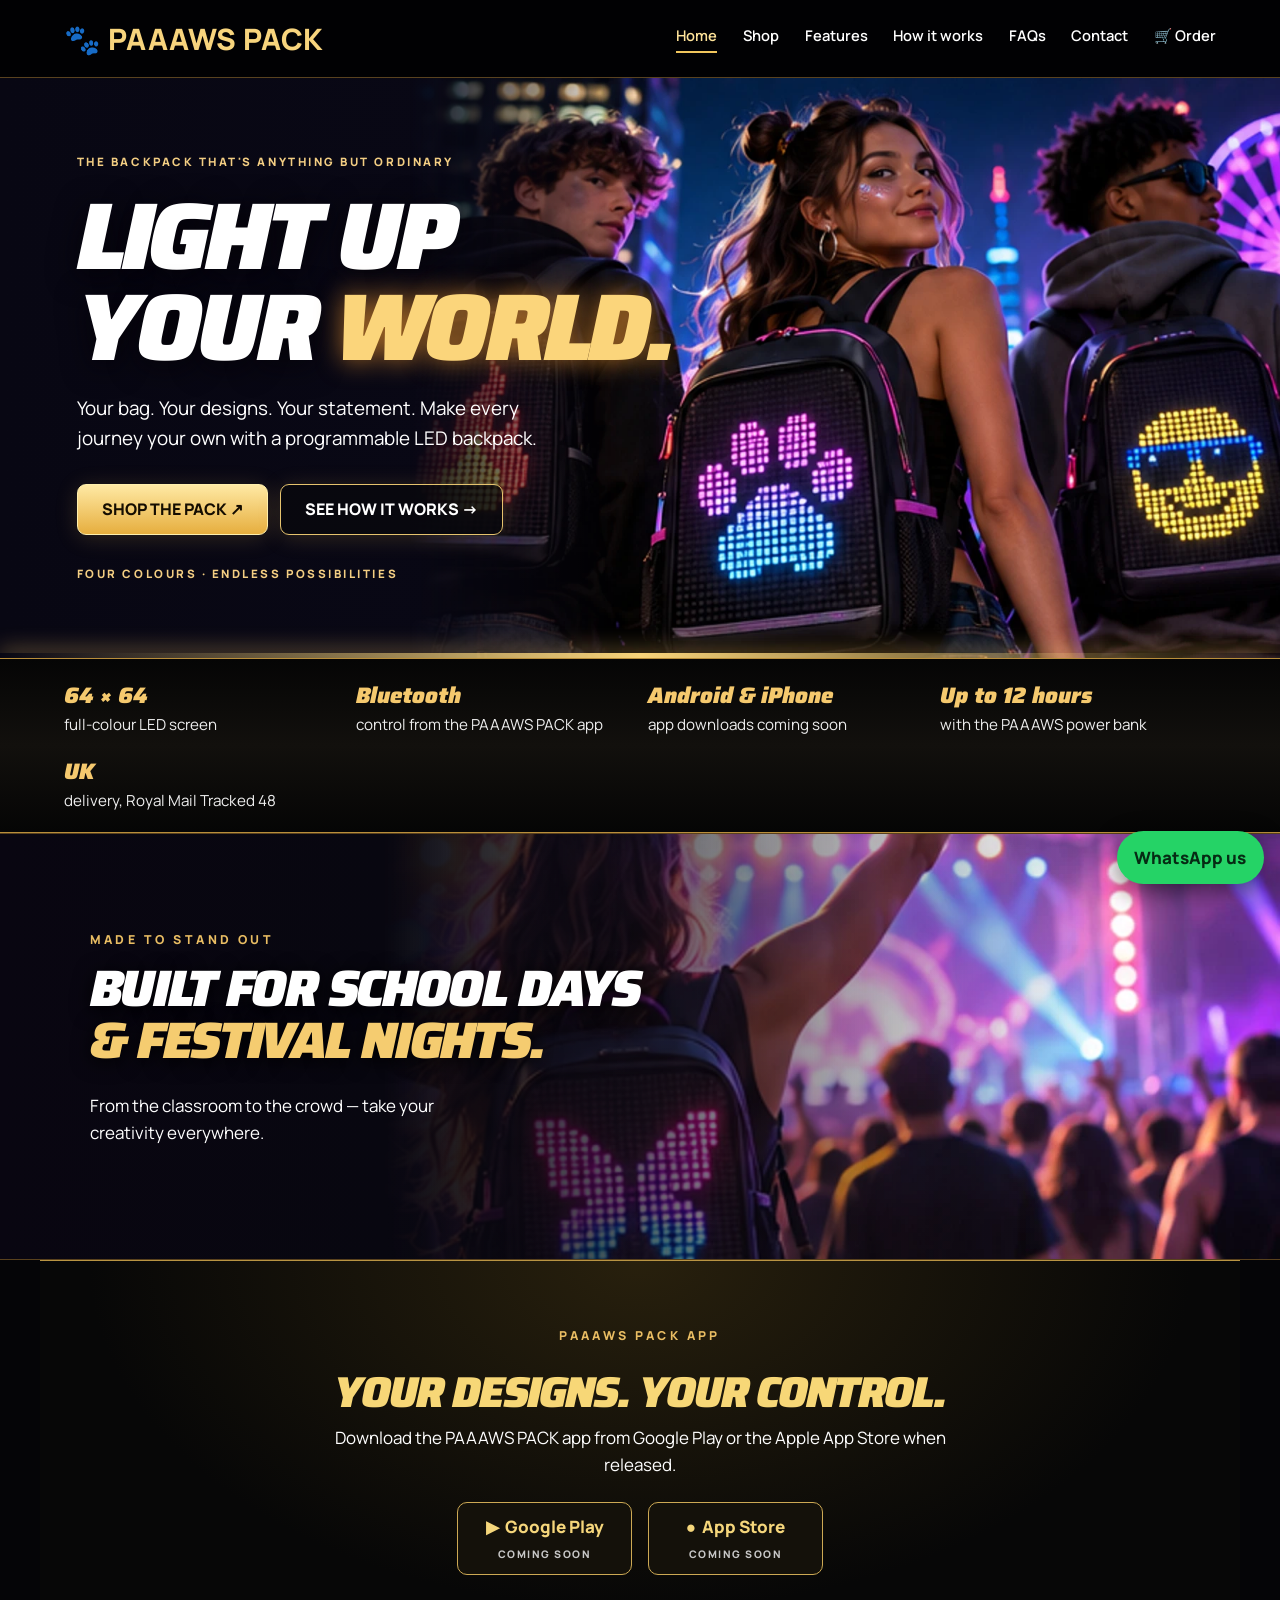
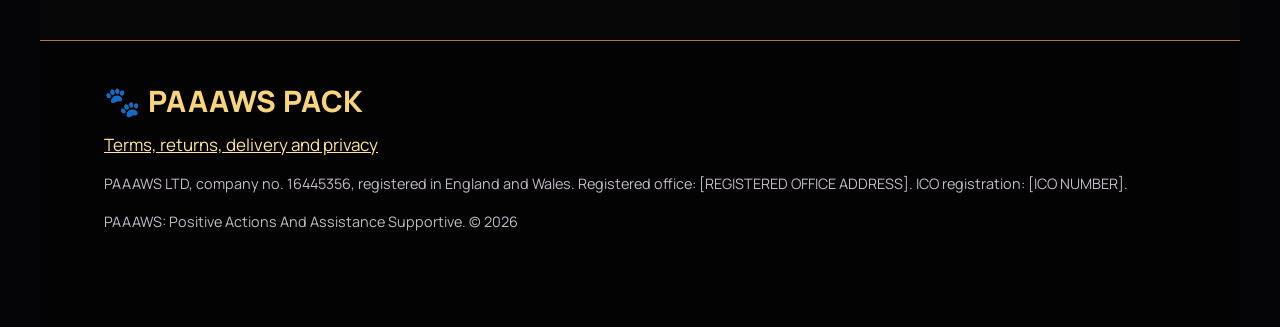
==== index.html @ 1de61038 "Add files via upload" ====
<!DOCTYPE html>
<html lang="en-GB"><head>
<meta charset="utf-8"/>
<meta content="width=device-width, initial-scale=1, viewport-fit=cover" name="viewport"/>
<title>Home | PAAAWS PACK</title>
<meta content="PAAAWS PACK is a backpack with a full-colour 64×64 LED screen you control from your Android phone. Pictures, GIFs, moving text, games and an SOS flash. £40, UK delivery." name="description"/>
<link href="data:image/svg+xml,%3Csvg xmlns='http://www.w3.org/2000/svg' viewBox='0 0 100 100'%3E%3Ctext y='.9em' font-size='90'%3E🐾%3C/text%3E%3C/svg%3E" rel="icon"/>
<link href="https://fonts.googleapis.com" rel="preconnect"/>
<link crossorigin="" href="https://fonts.gstatic.com" rel="preconnect"/>
<link href="https://fonts.googleapis.com/css2?family=Saira:ital,wght@1,700;1,900&amp;family=Manrope:wght@400;600;800&amp;display=swap" rel="stylesheet"/>
<link href="style.css" rel="stylesheet"/>
</head><body><header class="top">
<a aria-label="PAAAWS PACK home" class="brand" href="index.html"><span aria-hidden="true" class="paw">🐾</span> PAAAWS PACK</a>
<nav aria-label="Main"><a aria-current="page" href="index.html">Home</a>
<a href="shop.html">Shop</a>
<a href="features.html">Features</a>
<a href="how.html">How it works</a>
<a href="faq.html">FAQs</a>
<a href="contact.html">Contact</a>
<a href="cart.html">🛒 Order</a></nav>
</header><main><section class="hero"><div class="hero-copy"><div class="eyebrow">THE BACKPACK THAT'S ANYTHING BUT ORDINARY</div><h1>LIGHT UP<br/>YOUR <em>WORLD.</em></h1><p class="lede">Your bag. Your designs. Your statement. Make every journey your own with a programmable LED backpack.</p><div class="hero-buy"><a class="btn gold" href="shop.html">SHOP THE PACK ↗</a><a class="btn ghost" href="how.html">SEE HOW IT WORKS →</a></div><div class="hero-note">FOUR COLOURS · ENDLESS POSSIBILITIES</div></div><div aria-label="Young people wearing glowing LED backpacks at night" class="hero-photo" role="img"></div></section>
<ul aria-label="Key facts" class="facts">
<li><strong>64 × 64</strong> full-colour LED screen</li>
<li><strong>Bluetooth</strong> control from the PAAAWS PACK app</li>
<li><strong>Android &amp; iPhone</strong> app downloads coming soon</li>
<li><strong>Up to 12 hours</strong> with the PAAAWS power bank</li>
<li><strong>UK</strong> delivery, Royal Mail Tracked 48</li>
</ul>
<section class="festival-banner"><div class="festival-content"><p class="section-kicker">MADE TO STAND OUT</p><h2>BUILT FOR SCHOOL DAYS<br/><span class="gold-text">&amp; FESTIVAL NIGHTS.</span></h2><p>From the classroom to the crowd — take your creativity everywhere.</p></div></section><section class="app-downloads"><p class="section-kicker">PAAAWS PACK APP</p><h2>YOUR DESIGNS. YOUR CONTROL.</h2><p>Download the PAAAWS PACK app from Google Play or the Apple App Store when released.</p><div class="store-badges"><span class="store-badge" aria-label="Google Play app coming soon">▶ &nbsp;Google Play <small>COMING SOON</small></span><span class="store-badge" aria-label="Apple App Store app coming soon">● &nbsp;App Store <small>COMING SOON</small></span></div></section></main><a aria-label="Message us on WhatsApp" class="wa-float" data-wa="" href="#">WhatsApp us</a><footer class="foot">
<div class="brand"><span aria-hidden="true" class="paw">🐾</span> PAAAWS PACK</div>
<nav aria-label="Policies"><a href="policies.html">Terms, returns, delivery and privacy</a></nav>
<p class="small"><span data-company="">PAAAWS LTD</span>, company no. <span data-companyno="">16445356</span>, registered in England and Wales. Registered office: <span data-office="">[REGISTERED OFFICE ADDRESS]</span>. ICO registration: <span data-ico="">[ICO NUMBER]</span>.</p>
<p class="small">PAAAWS: Positive Actions And Assistance Supportive. © <span id="year">2026</span></p>
</footer><script src="config.js"></script><script src="led.js"></script></body></html>
---- style.css ----
:root {
  color-scheme: dark;
  --ink: #060509;
  --panel: #121019;
  --line: #2a2433;
  --gold: #e9b949;
  --gold-hi: #ffd978;
  --text: #f3eee4;
  --muted: #b3abbd;
  --display: "Saira", "Arial Narrow", Arial, sans-serif;
  --body: "Manrope", "Segoe UI", Arial, sans-serif;
  box-sizing: border-box;
  padding-top: env(safe-area-inset-top, 0px);
  padding-bottom: env(safe-area-inset-bottom, 0px);
}
*, *::before, *::after { box-sizing: inherit; }
html { scroll-behavior: smooth; scroll-padding-top: calc(70px + env(safe-area-inset-top, 0px)); }
@media (prefers-reduced-motion: reduce) { html { scroll-behavior: auto; } }
body { margin: 0; background: var(--ink); color: var(--text); font: 400 1.0625rem/1.6 var(--body); }
img, canvas { max-width: 100%; display: block; }
a { color: var(--gold-hi); }
:focus-visible { outline: 3px solid var(--gold-hi); outline-offset: 3px; border-radius: 4px; }

h1, h2, h3 { font-family: var(--display); font-style: italic; line-height: 1.02; margin: 0 0 .5em; }
h1 { font-weight: 900; font-size: clamp(3rem, 9vw, 6.4rem); color: var(--gold); text-shadow: 0 0 28px rgba(233,185,73,.35); }
h2 { font-weight: 900; font-size: clamp(2rem, 5vw, 3.2rem); }
h3 { font-weight: 700; font-size: 1.35rem; }
.small { font-size: .9rem; color: var(--muted); }

/* header */
.top { position: sticky; top: env(safe-area-inset-top, 0px); z-index: 10; display: flex; align-items: center; justify-content: space-between; gap: 1rem; flex-wrap: wrap;
  padding: .8rem clamp(1rem, 4vw, 3rem); background: rgba(6,5,9,.88); backdrop-filter: blur(10px); border-bottom: 1px solid var(--line); }
body::before { content: ""; position: fixed; inset: 0 0 auto; height: env(safe-area-inset-top, 0px); z-index: 11; background: rgba(6,5,9,.88); }
.brand { font: 900 italic 1.35rem var(--display); color: var(--gold); text-decoration: none; white-space: nowrap; }
.top nav { display: flex; gap: clamp(.6rem, 2vw, 1.6rem); flex-wrap: wrap; }
.top nav a { color: var(--text); text-decoration: none; font-weight: 600; font-size: .95rem; }
.top nav a:hover { color: var(--gold-hi); }

section { padding: clamp(3rem, 8vw, 6rem) clamp(1rem, 5vw, 4rem); max-width: 1200px; margin: 0 auto; }

/* buttons */
.btn { display: inline-block; font: 800 1rem var(--body); text-decoration: none; padding: .85rem 1.5rem; border-radius: 999px; border: 2px solid var(--gold); cursor: pointer; }
.btn.gold { background: linear-gradient(180deg, var(--gold-hi), var(--gold)); color: #1a1205; }
.btn.gold:hover { filter: brightness(1.08); }
.btn.ghost { background: transparent; color: var(--gold-hi); }

/* hero */
.hero { display: grid; grid-template-columns: 1.1fr .9fr; align-items: center; gap: 2rem; min-height: min(86vh, 760px); }
.lede { font-size: 1.2rem; max-width: 34ch; color: var(--text); }
.hero-buy { display: flex; flex-wrap: wrap; align-items: center; gap: 1rem 1.4rem; margin-top: 1.6rem; }
.price-tag { color: var(--muted); }
.price-tag b { font: 900 italic 2rem var(--display); color: var(--text); }
.hero-bag { display: grid; place-items: center; }

/* the bag drawing */
.bag { position: relative; width: 100%; max-width: 230px; aspect-ratio: 30 / 43; margin: 0 auto 1rem;
  border-radius: 46% 46% 14% 14% / 30% 30% 8% 8%; padding: 20% 8% 16%;
  box-shadow: inset 0 -14px 24px rgba(0,0,0,.45), inset 0 10px 18px rgba(255,255,255,.06), 0 18px 40px rgba(0,0,0,.6); }
.bag.big { max-width: 380px; }
.bag .handle { position: absolute; top: -7%; left: 38%; width: 24%; height: 12%; border: 7px solid rgba(0,0,0,.55); border-bottom: 0; border-radius: 40px 40px 0 0; }
.bag .screen { border-radius: 6px; overflow: hidden; background: #050407; box-shadow: 0 0 0 3px rgba(0,0,0,.6), 0 0 34px rgba(255,201,74,.18); }
.bag.black  { background: radial-gradient(120% 90% at 30% 15%, #2c2933, #141218 60%); }
.bag.blue   { background: radial-gradient(120% 90% at 30% 15%, #3a67d6, #17306f 65%); }
.bag.pink   { background: radial-gradient(120% 90% at 30% 15%, #ff8cc4, #c43a80 65%); }
.bag.purple { background: radial-gradient(120% 90% at 30% 15%, #9a6cf0, #4b2a8f 65%); }
canvas.led { width: 100%; aspect-ratio: 1; }

/* fact strip */
.facts { list-style: none; margin: 0; padding: 1.2rem clamp(1rem, 5vw, 4rem); display: grid; grid-template-columns: repeat(4, 1fr); gap: 1rem;
  border-top: 1px solid var(--line); border-bottom: 1px solid var(--line); background: var(--panel); }
.facts li { color: var(--muted); font-size: .95rem; }
.facts strong { display: block; font: 900 italic 1.4rem var(--display); color: var(--gold); }

/* shop */
.range { display: grid; grid-template-columns: repeat(4, 1fr); gap: 1.2rem; margin-top: 1.5rem; }
.product { text-align: center; padding: 1.6rem 1rem 1.4rem; border: 1px solid var(--line); border-radius: 18px; background: linear-gradient(180deg, #17141f, #0c0a10); }
.product h3 { margin: .3rem 0 0; }
.cost { font: 900 italic 2rem var(--display); margin: .1rem 0 .9rem; }
.box { display: grid; grid-template-columns: repeat(3, 1fr); gap: 2rem; margin-top: 2.5rem; padding: 1.8rem; border: 1px solid var(--gold); border-radius: 18px; }
.box p { margin: 0 0 .6rem; }
.ticks { list-style: none; padding: 0; margin: 0; }
.ticks li { padding-left: 1.6rem; position: relative; margin-bottom: .45rem; }
.ticks li::before { content: "✓"; position: absolute; left: 0; color: var(--gold); font-weight: 800; }

/* features */
.feature-grid { display: grid; grid-template-columns: repeat(4, 1fr); gap: 1.6rem 2rem; margin-top: 1.5rem; }
.feat { border-left: 3px solid var(--gold); padding-left: 1rem; }
.feat p { margin: 0; color: var(--muted); }
.moments { display: grid; grid-template-columns: repeat(4, 1fr); gap: 1rem; margin-top: 3rem; padding-top: 2rem; border-top: 1px solid var(--line); }
.moments p { margin: 0; color: var(--muted); }
.moments strong { color: var(--text); }

/* how */
.steps { list-style: none; counter-reset: s; padding: 0; margin: 1.5rem 0 2rem; display: grid; grid-template-columns: repeat(3, 1fr); gap: 2rem; }
.steps li { counter-increment: s; }
.steps li::before { content: counter(s); display: grid; place-items: center; width: 2.6rem; height: 2.6rem; border-radius: 50%; border: 2px solid var(--gold); color: var(--gold); font: 900 italic 1.3rem var(--display); margin-bottom: .8rem; }
.steps p { margin: 0; color: var(--muted); }
.gpt { margin-top: 3rem; padding: 1.8rem; border-radius: 18px; background: var(--panel); border: 1px solid var(--line); max-width: 760px; }
.prompt { font-style: italic; border-left: 3px solid var(--gold); padding-left: 1rem; }

/* faq */
.faq details { border-bottom: 1px solid var(--line); padding: 1rem 0; max-width: 820px; }
.faq summary { cursor: pointer; font-weight: 800; font-size: 1.1rem; }
.faq details p { color: var(--muted); margin: .6rem 0 0; }

/* contact */
.contact > p { max-width: 60ch; }
.form { display: grid; grid-template-columns: 1fr 1fr; gap: 1rem; max-width: 760px; margin-top: 1.5rem; }
.form label { display: grid; gap: .35rem; font-weight: 600; }
.form .wide { grid-column: 1 / -1; }
.form input, .form textarea { font: inherit; color: var(--text); background: var(--panel); border: 1px solid var(--line); border-radius: 10px; padding: .75rem .9rem; }
.form button { justify-self: start; }

.wa-float { position: fixed; right: 1rem; bottom: calc(1rem + env(safe-area-inset-bottom, 0px)); z-index: 9; background: #25d366; color: #062b14; font-weight: 800; text-decoration: none; padding: .8rem 1.1rem; border-radius: 999px; box-shadow: 0 8px 24px rgba(0,0,0,.5); }

.foot { border-top: 1px solid var(--line); padding: 2.5rem clamp(1rem, 5vw, 4rem) 5rem; max-width: 1200px; margin: 0 auto; }
.foot nav { margin: .6rem 0; }

/* policies page */
.doc { max-width: 820px; }
.doc h1 { font-size: clamp(2.2rem, 6vw, 3.4rem); }
.doc h2 { font-size: 1.8rem; margin-top: 2.2rem; color: var(--gold); }
.doc h3, .doc h4 { font-size: 1.2rem; margin-top: 1.4rem; }
.doc li { margin-bottom: .3rem; }

@media (max-width: 900px) {
  .hero { grid-template-columns: 1fr; min-height: 0; }
  .hero-bag { order: -1; }
  .bag.big { max-width: 260px; }
  .facts, .range, .feature-grid, .moments { grid-template-columns: repeat(2, 1fr); }
  .box, .steps { grid-template-columns: 1fr; }
}
@media (max-width: 520px) {
  .top nav { width: 100%; justify-content: space-between; }
  .form { grid-template-columns: 1fr; }
  .range { gap: .8rem; }
  .product { padding: 1.2rem .6rem; }
  .btn { padding: .75rem 1.1rem; }
}
/* PWS WEBSITE CHATGPT — visual redesign, original checkout logic retained */
:root{--ink:#050507;--panel:#0d0b10;--gold:#f1c65d;--gold-hi:#ffe49a;--text:#fff;--muted:#c3bbc8}
body{background:radial-gradient(ellipse at 50% 22%,#181020 0%,#050507 48%);overflow-x:hidden}
.top{min-height:78px;background:rgba(2,2,4,.97);border-bottom:1px solid #59421f;padding-inline:clamp(20px,5vw,85px)}
.brand{font-style:normal;font-family:var(--body);font-size:clamp(1.05rem,2.3vw,1.9rem);letter-spacing:.015em;color:#f7d47d}
.top nav a{font-size:.92rem}.top nav a:hover{color:#f8d379}
h1,h2,h3{letter-spacing:-.045em}h2{font-size:clamp(2rem,4.5vw,3.8rem);text-align:center}h3{letter-spacing:-.025em}
.gold-text{color:#f5cc70}.section-kicker{text-align:center;color:#e9bd63;font-size:.77rem;font-weight:900;letter-spacing:.28em;margin:0 0 12px}.section-intro{text-align:center;color:#cfcbd2;margin:-10px 0 36px}
.hero{position:relative;max-width:none;min-height:580px;display:flex;align-items:center;padding:70px clamp(24px,6vw,100px);overflow:hidden;background:linear-gradient(90deg,#080713 0%,#090815 37%,rgba(9,8,21,.12) 75%),radial-gradient(circle at 70% 40%,#53216e,#080712 65%)}
.hero-photo{position:absolute;inset:0 0 0 32%;background:url('hero-people.webp') center 43%/cover no-repeat;z-index:0;mask-image:linear-gradient(90deg,transparent 0%,#000 25%)}
.hero::after{content:'';position:absolute;inset:auto 0 0;height:5px;background:linear-gradient(90deg,transparent,#f8d47a,transparent);box-shadow:0 0 22px #eebf68}
.hero-copy{position:relative;z-index:1;max-width:650px}.hero h1{font-size:clamp(3.7rem,7.4vw,7.2rem);font-style:italic;color:#fff;text-shadow:0 5px 30px #050308;line-height:.96;margin:20px 0}.hero h1 em{color:#fbd57b;font-style:inherit;text-shadow:0 0 26px #a86a26}
.hero .lede{max-width:460px;font-size:1.18rem;color:#fff}.eyebrow,.hero-note{font-size:.72rem;letter-spacing:.22em;color:#f3ce83;font-weight:900}.hero-note{margin-top:30px}.hero-buy{display:flex;flex-wrap:wrap;gap:12px;margin-top:30px}.hero-buy .btn{margin:0}
.btn{border-radius:9px;text-align:center;transition:transform .2s,filter .2s;box-shadow:0 3px 22px rgba(247,197,83,.17)}.btn:hover{transform:translateY(-2px)}.btn.gold{background:linear-gradient(180deg,#ffe9a4 0%,#e6ae3e 100%);border:1px solid #fff0ad;color:#150d00}.btn.ghost{border:1px solid #e5c36e;color:#fff;background:#08080ca8}
.facts{background:linear-gradient(180deg,#050505,#12100d,#050505);border-top:1px solid #b98e3b;border-bottom:1px solid #b98e3b;box-shadow:0 0 25px #c68b2936}.facts li{color:#eee}.facts strong{color:#f5c96e}
.shop{max-width:1400px;padding-top:76px}.range{gap:18px}.product{background:radial-gradient(ellipse at 50% 30%,#22202a,#08080b 75%);border:1px solid #cba751;border-radius:22px;overflow:hidden;padding:0 0 22px;box-shadow:0 12px 30px #0008;transition:transform .25s,box-shadow .25s}.product:nth-child(2){border-color:#36aaff}.product:nth-child(3){border-color:#f563c6}.product:nth-child(4){border-color:#b665f6}.product:hover{transform:translateY(-6px);box-shadow:0 0 26px #c49b4266}.product-image{width:100%;aspect-ratio:1/1.05;object-fit:cover;display:block;mask-image:linear-gradient(#000 82%,transparent 100%)}.product h3{font-family:var(--body);font-style:normal;text-align:center;font-size:1.12rem;line-height:1.4;margin:4px 0}.product h3 span{color:#e7e0eb}.product .cost{font-size:2.2rem;font-weight:900;color:#f6d078;margin:8px 0}.product .btn{display:block;margin:10px 17px 0;padding:12px 8px;font-size:.88rem}
.box{margin-top:55px;border:1px solid #d6a94e;border-radius:24px;background:radial-gradient(ellipse at 25% 40%,#251a14,#09090a 70%);box-shadow:0 0 24px #d6a94e24;align-items:center;gap:25px}.box-visual{min-width:0}.box-visual img{width:100%;border-radius:15px}.box h3{font-size:clamp(1.5rem,2.5vw,2.5rem);line-height:1.05}.box p,.box li{color:#e4dce7}.box .ticks li::marker{color:#f2c55f}
.festival-banner{max-width:none;min-height:350px;display:flex;align-items:center;background:linear-gradient(90deg,#090611 0%,#080710 30%,transparent 85%),url('festival.webp') center 40%/cover no-repeat;border-block:1px solid #59411d;padding-inline:clamp(24px,7vw,110px)}.festival-banner>div{max-width:800px}.festival-banner h2{text-align:left;font-size:clamp(2rem,4vw,3.7rem);text-shadow:0 3px 20px #000}.festival-banner .section-kicker{text-align:left}.festival-banner p:last-child{max-width:420px;color:white}
.features,.how,.faq,.contact{padding-top:85px;padding-bottom:85px}.feat,.steps li,.gpt,.faq details{background:linear-gradient(145deg,#19141c,#0a090d);border:1px solid #51402a;border-radius:14px}.feat h3,.steps h3{color:#f7cd76}.moments{border-color:#8e6b33}.foot{border-top:1px solid #a77c3c;background:#030303}
@media(max-width:800px){.top{justify-content:center;padding:12px}.top nav{justify-content:center;gap:13px}.top nav a{font-size:.78rem}.hero{min-height:680px;align-items:flex-start;padding:50px 22px}.hero-photo{inset:245px 0 0 0;mask-image:linear-gradient(180deg,transparent,#000 28%);background-position:center}.hero-copy{max-width:100%}.hero h1{font-size:clamp(3.2rem,11vw,5rem)}.hero .lede{font-size:1rem;max-width:360px}.hero-buy .btn{font-size:.8rem;padding:12px}.hero-note{display:none}.range{grid-template-columns:repeat(2,minmax(0,1fr))}.box{display:block}.box-visual{margin-bottom:20px}.festival-banner{min-height:360px;background-position:55% center}.festival-banner h2{max-width:440px}}
@media(max-width:470px){.range{gap:10px}.product{border-radius:12px}.product h3{font-size:.8rem}.product .cost{font-size:1.45rem}.product .btn{margin:8px 7px 0;font-size:.7rem;padding:10px 2px}.hero{min-height:640px}.hero h1{font-size:3.2rem}.hero-photo{inset:280px 0 0}.facts{font-size:.8rem}.festival-banner{background-position:65% center}}

/* Multi-page navigation */
.top nav a[aria-current="page"] {color:var(--gold-hi);border-bottom:2px solid var(--gold);padding-bottom:4px;}
main:has(> .shop),main:has(> .faq),main:has(> .how),main:has(> .features),main:has(> .contact) {min-height:65vh;}

/* Festival motion and app-store section */
.festival-motion{position:relative;overflow:hidden;isolation:isolate;background-image:linear-gradient(90deg,rgba(0,0,0,.85),rgba(0,0,0,.25)),url("festival.webp");background-size:cover;background-position:center;}
.festival-motion .festival-video{position:absolute;inset:0;width:100%;height:100%;object-fit:cover;object-position:center 45%;z-index:-2;}
.festival-motion::before{content:"";position:absolute;inset:0;background:linear-gradient(90deg,rgba(0,0,0,.83) 0%,rgba(0,0,0,.35) 65%,rgba(0,0,0,.12));z-index:-1;}
.festival-motion .festival-content{position:relative;z-index:1;}
.app-downloads{text-align:center;padding:55px 20px 65px;background:radial-gradient(ellipse at top,#28200d,#070707 65%);border-top:1px solid #b99443;}
.app-downloads h2{color:#f7d777;margin:8px 0;font-size:clamp(1.5rem,3.5vw,2.7rem);}
.app-downloads p{max-width:640px;margin:10px auto 24px;}
.store-badges{display:flex;justify-content:center;gap:16px;flex-wrap:wrap;}
.store-badge{display:inline-flex;gap:10px;align-items:center;justify-content:center;border:1px solid #cda954;border-radius:10px;padding:14px 20px;min-width:175px;font-weight:800;color:#f5d67b;background:#14110a;flex-direction:column;line-height:1.2;}
.store-badge small{font-size:.65rem;letter-spacing:.14em;color:#c7c7c7;}
@media(prefers-reduced-motion:reduce){.festival-motion .festival-video{display:none;}}

/* PAAAWS PACK tutorial page refresh */
.how{max-width:1250px;margin:auto;padding:55px 22px 85px}.tutorial-title{text-align:center;font-size:clamp(2rem,5vw,4rem);margin:10px 0 14px}.tutorial-intro{text-align:center;max-width:720px;margin:0 auto 25px;color:#ded8d3;font-size:1.08rem}.tutorial-jump{display:flex;flex-wrap:wrap;justify-content:center;gap:12px;margin:25px 0 45px}.tutorial-jump a{color:#ffd36d;border:1px solid #80652c;border-radius:40px;padding:12px 18px;text-decoration:none;background:#151116}.tutorial-jump a:hover{background:#35260c}.tutorial-block{padding:30px 0 45px;border-top:1px solid #6b542c;scroll-margin-top:95px}.tutorial-heading{display:flex;align-items:flex-start;gap:22px;max-width:1000px;margin:0 auto 25px}.tutorial-number{flex:0 0 58px;height:58px;display:grid;place-items:center;border-radius:50%;background:linear-gradient(130deg,#fff2a2,#d59515);color:#17110a;font-weight:900;font-size:1.35rem;box-shadow:0 0 24px #d69b3d77}.tutorial-heading h2{font-size:clamp(1.55rem,3.4vw,2.65rem);line-height:1.1;margin:7px 0 12px}.tutorial-heading p{color:#e2dce1;line-height:1.65}.tutorial-figure{margin:22px auto 32px;max-width:1180px;border:1px solid #99702f;border-radius:18px;overflow:hidden;background:#070607;box-shadow:0 0 25px #d3a23b24}.tutorial-figure img{display:block;width:100%;height:auto}.tutorial-figure figcaption{padding:13px 18px;text-align:center;color:#f5ce75;font-weight:800}.tutorial-tip{max-width:950px;margin:20px auto 32px;padding:18px 24px;background:#17120b;border-left:4px solid #f8c44f;border-radius:8px;line-height:1.65}.how .gpt{margin:25px auto;max-width:950px}@media(max-width:650px){.how{padding:35px 12px 65px}.tutorial-heading{gap:12px}.tutorial-number{flex-basis:42px;height:42px;font-size:1rem}.tutorial-figure{border-radius:10px}.tutorial-jump a{font-size:.83rem;padding:10px 12px}}

/* GIF source tutorials */
.tutorial-sources{margin-top:2.5rem;padding-top:1.5rem;border-top:1px solid rgba(245,194,72,.3)}
.tutorial-sources h3{font-size:clamp(1.35rem,3vw,2rem);color:#f6c75d;margin:0 0 .6rem;font-weight:900}
.tutorial-sources>p{max-width:850px;line-height:1.65;color:#e8e1d7}
.tutorial-sources .tutorial-figure{margin:1.5rem auto;max-width:1100px}
.tutorial-sources .tutorial-figure img{width:100%;height:auto;display:block;object-fit:contain}
.tutorial-sources .tutorial-note{font-size:.88rem;color:#c4b9a4}

.addon{display:flex;flex-wrap:wrap;align-items:center;gap:.4rem;margin:.2rem 0 .8rem;font-size:.92rem;color:#e4dce7;cursor:pointer}.addon input{accent-color:#d6a94e;width:1.1rem;height:1.1rem}.addon strong{color:#f7cd76}.addon small{flex-basis:100%;color:#a99fb0;padding-left:1.5rem}

/* How it works: smaller pictures, two side by side */
.tutorial-block,.tutorial-sources{display:flex;flex-wrap:wrap;justify-content:center;align-items:flex-start;gap:0 24px;max-width:1180px;margin-inline:auto}
.tutorial-block>*,.tutorial-sources>*{flex:0 0 100%}
.tutorial-block>.tutorial-figure,.tutorial-sources>.tutorial-figure{flex:0 1 calc(50% - 12px);max-width:480px;margin:10px 0 20px}
.tutorial-figure figcaption{padding:10px 14px;font-size:.92rem}
@media(max-width:760px){.tutorial-block>.tutorial-figure,.tutorial-sources>.tutorial-figure{flex-basis:100%;max-width:520px}}
/* Same-size picture boxes in each pair (image fitted, never cropped) */
.tutorial-block>.tutorial-figure,.tutorial-sources>.tutorial-figure{max-width:480px}
.tutorial-figure img{width:100%;aspect-ratio:3/2;height:auto;object-fit:contain;background:#070607}
.tutorial-sources .tutorial-figure img{aspect-ratio:1/1;object-fit:contain}
.tutorial-sources>.tutorial-figure:has(img[src*="web-browser"]){max-width:480px}
/* How it works: side jump menu */
.tutorial-side{position:fixed;right:14px;top:50%;transform:translate(20px,-50%);display:flex;flex-direction:column;gap:8px;z-index:40;opacity:0;pointer-events:none;transition:opacity .25s,transform .25s}
.tutorial-side.show{opacity:1;pointer-events:auto;transform:translate(0,-50%)}
.tutorial-side a{display:flex;align-items:center;gap:8px;text-decoration:none;color:#ffd36d;background:#151116e6;border:1px solid #80652c;border-radius:40px;padding:5px 12px 5px 5px;font-size:.8rem;font-weight:700;backdrop-filter:blur(6px)}
.tutorial-side a b{flex:0 0 30px;height:30px;display:grid;place-items:center;border-radius:50%;background:#2a2010;color:#ffd36d;font-size:.82rem}
.tutorial-side a:hover,.tutorial-side a.on{background:#35260ce6;border-color:#f5c248}
.tutorial-side a.on b{background:linear-gradient(130deg,#fff2a2,#d59515);color:#17110a}
.tutorial-side span{max-width:92px;line-height:1.2}
@media(max-width:1340px){.tutorial-side span{display:none}.tutorial-side a{padding:5px}}
@media(max-width:760px){.tutorial-side{right:8px}.tutorial-side a b{flex-basis:34px;height:34px}}
/* Media steps picture: on its own row, 4 phones, so show it bigger at its natural shape */
.tutorial-block>.tutorial-figure:has(img[src*="media-loading-1"]){flex-basis:100%;max-width:860px}
.tutorial-figure img[src*="media-loading-1"]{aspect-ratio:auto}

/* Program section (03) */
.tutorial-block>.tutorial-figure.program-figure{flex-basis:100%;max-width:594px}
.tutorial-figure.program-figure img{aspect-ratio:auto}
.program-steps{list-style:none;padding:0;margin:10px auto 26px;max-width:1180px;display:grid;grid-template-columns:repeat(5,1fr);gap:14px}
.program-steps li{background:#151116;border:1px solid #80652c;border-radius:14px;padding:18px 16px;box-shadow:0 0 18px #d3a23b1a}
.program-steps li b{width:38px;height:38px;display:grid;place-items:center;border-radius:50%;background:linear-gradient(130deg,#fff2a2,#d59515);color:#17110a;font-weight:900;margin-bottom:10px}
.program-steps h3{font-size:1rem;color:#f6c75d;margin:0 0 6px;font-weight:900}
.program-steps p{margin:0;color:#e2dce1;line-height:1.55;font-size:.93rem}
@media(max-width:1000px){.program-steps{grid-template-columns:repeat(2,1fr)}}
@media(max-width:560px){.program-steps{grid-template-columns:1fr}}

/* Feature guides (04-14): full-width step panels at their natural shape */
.tutorial-block>.tutorial-figure.guide-figure{flex-basis:100%;max-width:1100px}
.tutorial-block>.tutorial-figure.guide-figure.guide-3{max-width:780px}
.tutorial-figure.guide-figure img{aspect-ratio:auto}
.tutorial-side{max-height:92vh;overflow-y:auto;scrollbar-width:none}.tutorial-side::-webkit-scrollbar{display:none}
@media(max-height:820px){.tutorial-side{gap:5px}.tutorial-side a b{flex-basis:26px;height:26px;font-size:.74rem}}
.tutorial-figure.guide-figure figcaption{display:none}
@media(max-width:760px){.tutorial-figure.guide-figure figcaption{display:block}.tutorial-side a:not(.side-top){display:none}}
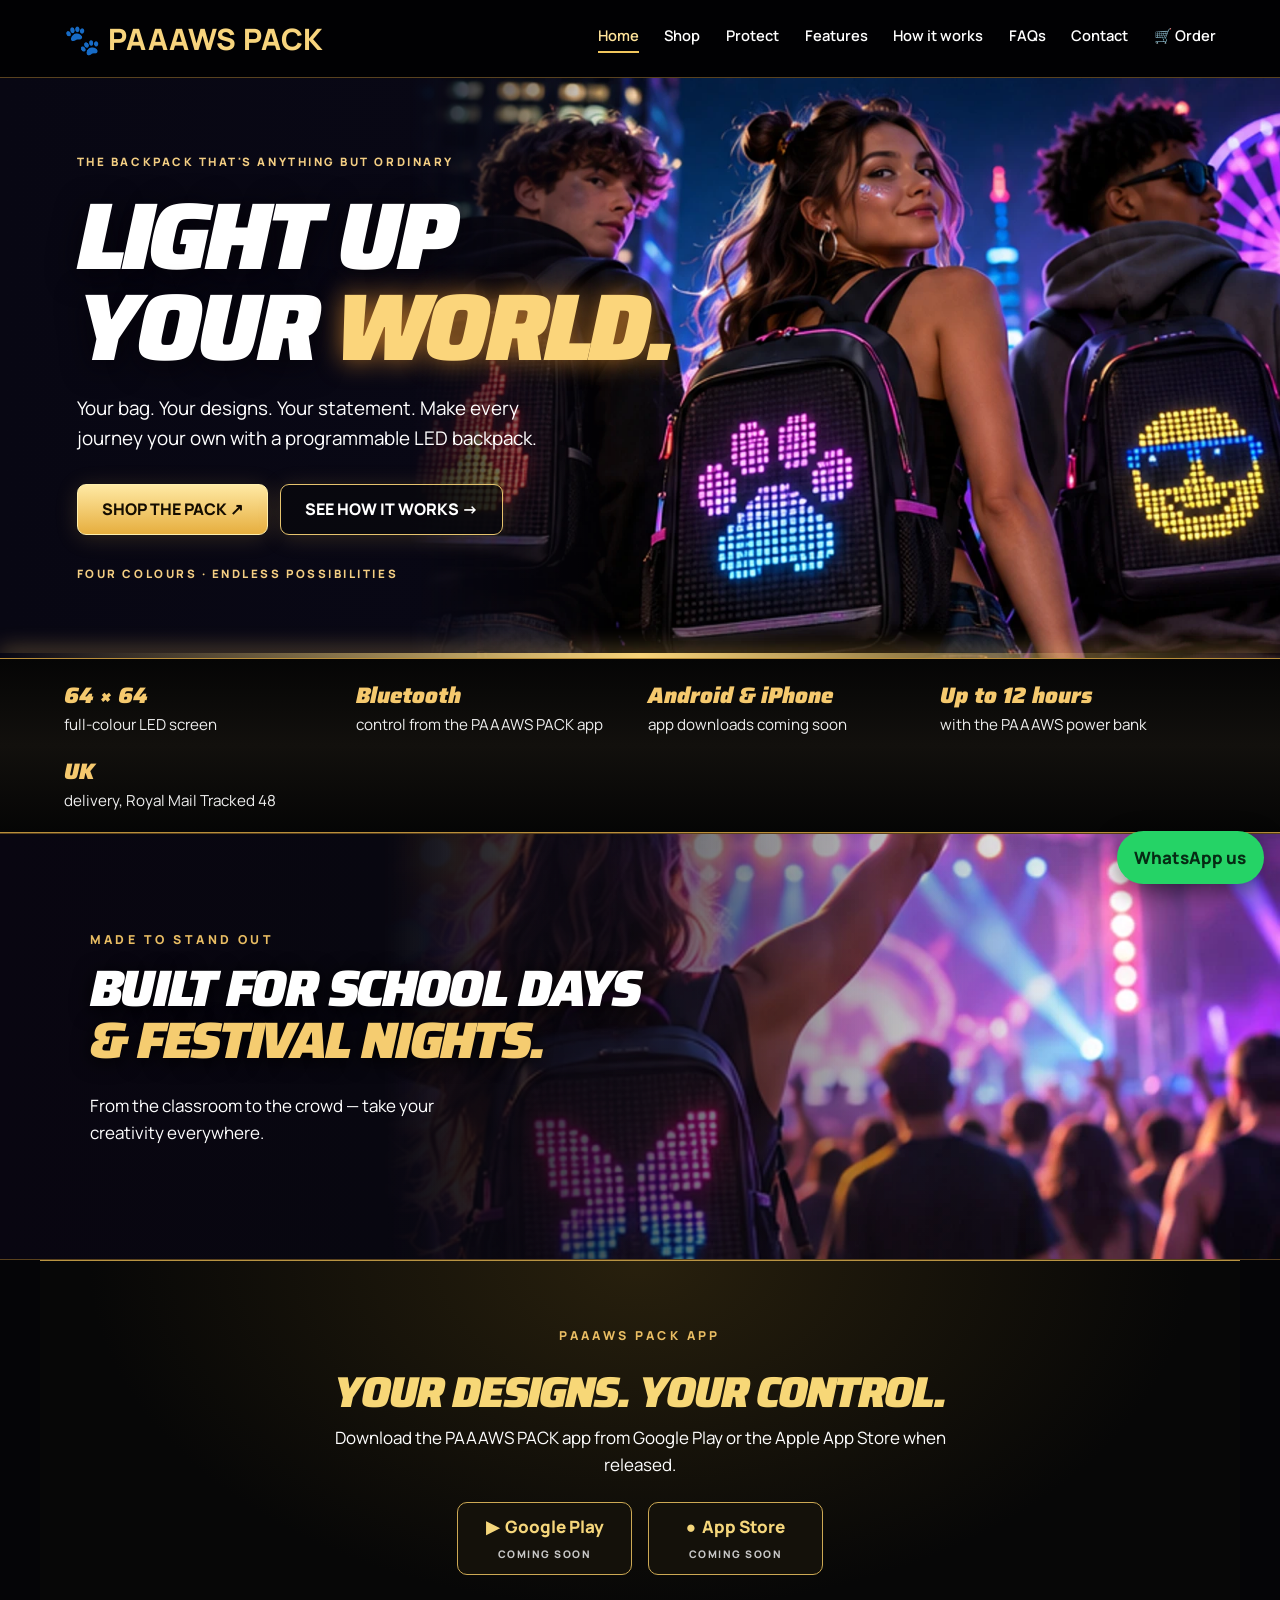
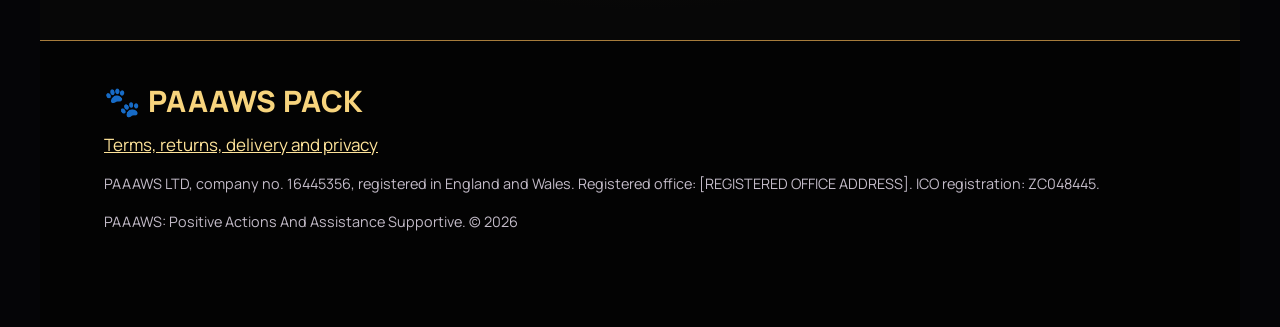
==== commit 9b0999b3: "Add files via upload" ====
--- a/index.html
+++ b/index.html
@@ -13,6 +13,7 @@
 <a aria-label="PAAAWS PACK home" class="brand" href="index.html"><span aria-hidden="true" class="paw">🐾</span> PAAAWS PACK</a>
 <nav aria-label="Main"><a aria-current="page" href="index.html">Home</a>
 <a href="shop.html">Shop</a>
+<a href="protect.html">Protect</a>
 <a href="features.html">Features</a>
 <a href="how.html">How it works</a>
 <a href="faq.html">FAQs</a>
--- a/style.css
+++ b/style.css
@@ -233,3 +233,7 @@
 @media(max-height:820px){.tutorial-side{gap:5px}.tutorial-side a b{flex-basis:26px;height:26px;font-size:.74rem}}
 .tutorial-figure.guide-figure figcaption{display:none}
 @media(max-width:760px){.tutorial-figure.guide-figure figcaption{display:block}.tutorial-side a:not(.side-top){display:none}}
+
+.pets-grid{display:grid;grid-template-columns:repeat(3,1fr);gap:16px;max-width:1180px;margin:22px auto}.pets-grid .tutorial-figure{margin:0;max-width:none}.pets-grid img{aspect-ratio:auto!important;width:100%!important;max-width:none!important;max-height:none!important;height:auto!important}.pets-grid a{display:block}
+@media(max-width:900px){.pets-grid{grid-template-columns:repeat(2,1fr)}}
+@media(max-width:560px){.pets-grid{grid-template-columns:1fr}}
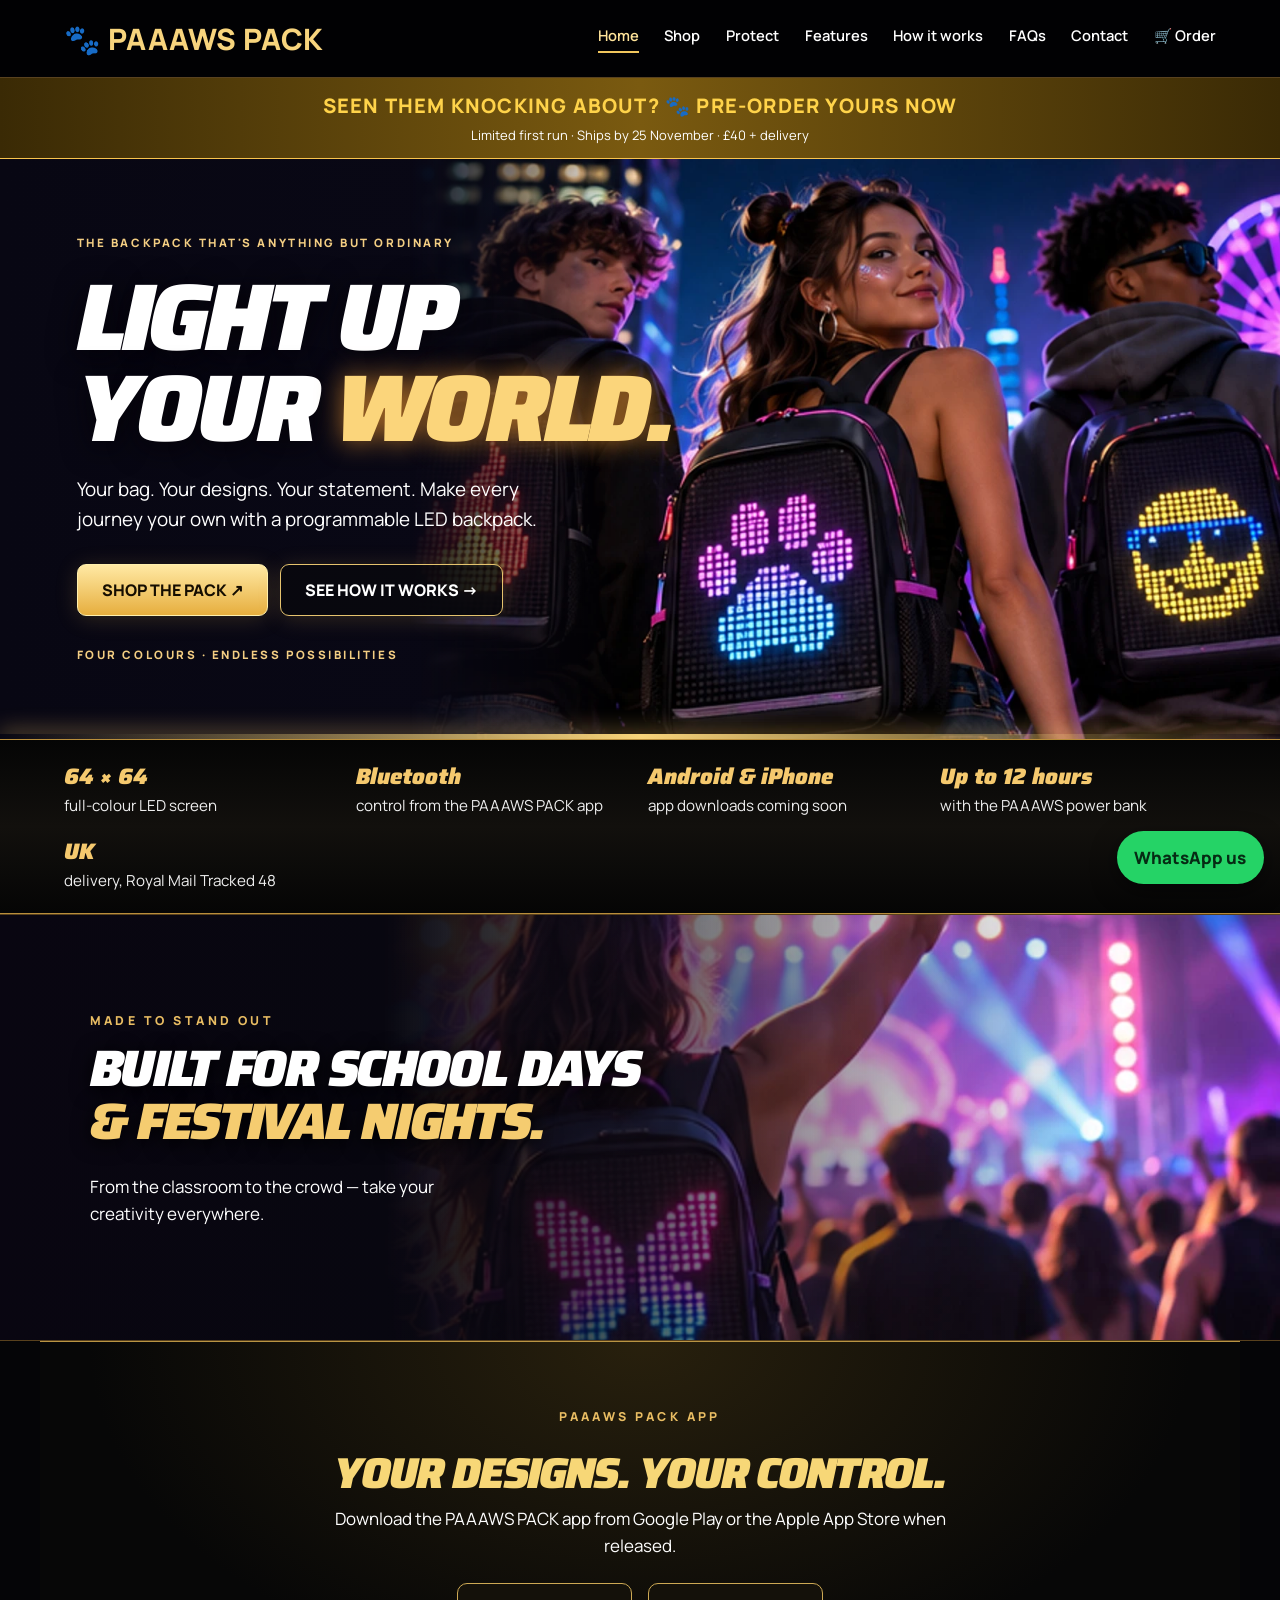
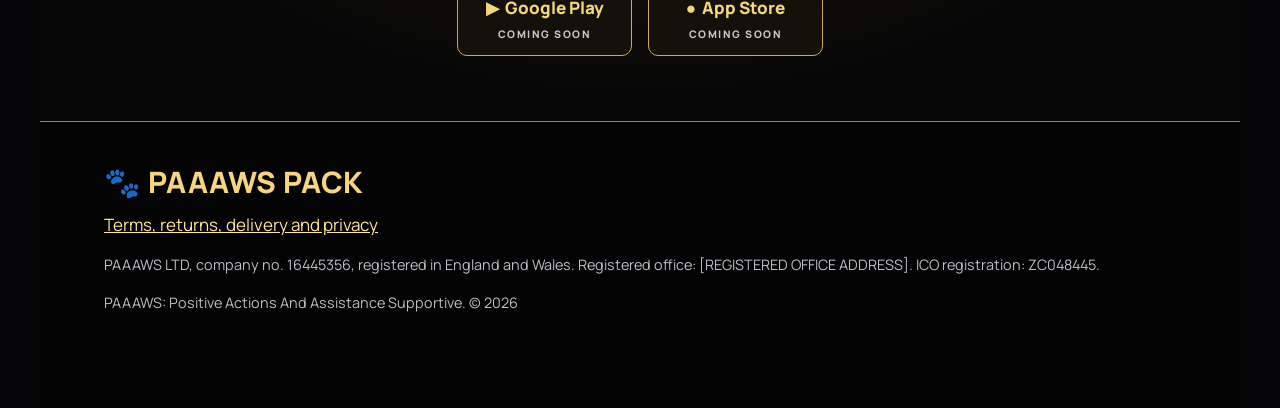
==== commit 19f6bc80: "Pre-orders: pulsing banner, ships by 25 Nov, FAQ; remove pets page 8" ====
--- a/index.html
+++ b/index.html
@@ -19,7 +19,7 @@
 <a href="faq.html">FAQs</a>
 <a href="contact.html">Contact</a>
 <a href="cart.html">🛒 Order</a></nav>
-</header><main><section class="hero"><div class="hero-copy"><div class="eyebrow">THE BACKPACK THAT'S ANYTHING BUT ORDINARY</div><h1>LIGHT UP<br/>YOUR <em>WORLD.</em></h1><p class="lede">Your bag. Your designs. Your statement. Make every journey your own with a programmable LED backpack.</p><div class="hero-buy"><a class="btn gold" href="shop.html">SHOP THE PACK ↗</a><a class="btn ghost" href="how.html">SEE HOW IT WORKS →</a></div><div class="hero-note">FOUR COLOURS · ENDLESS POSSIBILITIES</div></div><div aria-label="Young people wearing glowing LED backpacks at night" class="hero-photo" role="img"></div></section>
+</header><a class="preorder-bar" href="shop.html"><strong>SEEN THEM KNOCKING ABOUT? 🐾 PRE‑ORDER YOURS NOW</strong><span>Limited first run · Ships by 25 November · £40 + delivery</span></a><main><section class="hero"><div class="hero-copy"><div class="eyebrow">THE BACKPACK THAT'S ANYTHING BUT ORDINARY</div><h1>LIGHT UP<br/>YOUR <em>WORLD.</em></h1><p class="lede">Your bag. Your designs. Your statement. Make every journey your own with a programmable LED backpack.</p><div class="hero-buy"><a class="btn gold" href="shop.html">SHOP THE PACK ↗</a><a class="btn ghost" href="how.html">SEE HOW IT WORKS →</a></div><div class="hero-note">FOUR COLOURS · ENDLESS POSSIBILITIES</div></div><div aria-label="Young people wearing glowing LED backpacks at night" class="hero-photo" role="img"></div></section>
 <ul aria-label="Key facts" class="facts">
 <li><strong>64 × 64</strong> full-colour LED screen</li>
 <li><strong>Bluetooth</strong> control from the PAAAWS PACK app</li>
--- a/style.css
+++ b/style.css
@@ -237,3 +237,8 @@
 .pets-grid{display:grid;grid-template-columns:repeat(3,1fr);gap:16px;max-width:1180px;margin:22px auto}.pets-grid .tutorial-figure{margin:0;max-width:none}.pets-grid img{aspect-ratio:auto!important;width:100%!important;max-width:none!important;max-height:none!important;height:auto!important}.pets-grid a{display:block}
 @media(max-width:900px){.pets-grid{grid-template-columns:repeat(2,1fr)}}
 @media(max-width:560px){.pets-grid{grid-template-columns:1fr}}
+
+.preorder-bar{display:block;text-align:center;padding:12px 16px;background:linear-gradient(90deg,#3a2a05,#7a5a10,#3a2a05);color:#ffd34a;text-decoration:none;border-bottom:1px solid #f8c44f;animation:pp-pulse 1.6s ease-in-out infinite}.preorder-bar strong{display:block;font-size:clamp(14px,3.6vw,20px);letter-spacing:.06em;font-weight:900}.preorder-bar span{display:block;font-size:13px;color:#fff;margin-top:3px}
+@keyframes pp-pulse{0%,100%{box-shadow:0 0 6px #f8c44f44;filter:brightness(1)}50%{box-shadow:0 0 26px #f8c44fcc;filter:brightness(1.35)}}
+@media(prefers-reduced-motion:reduce){.preorder-bar{animation:none}}
+.ship-note{margin:8px 0 0;color:#f5ce75;font-weight:800;font-size:14px;text-align:center}
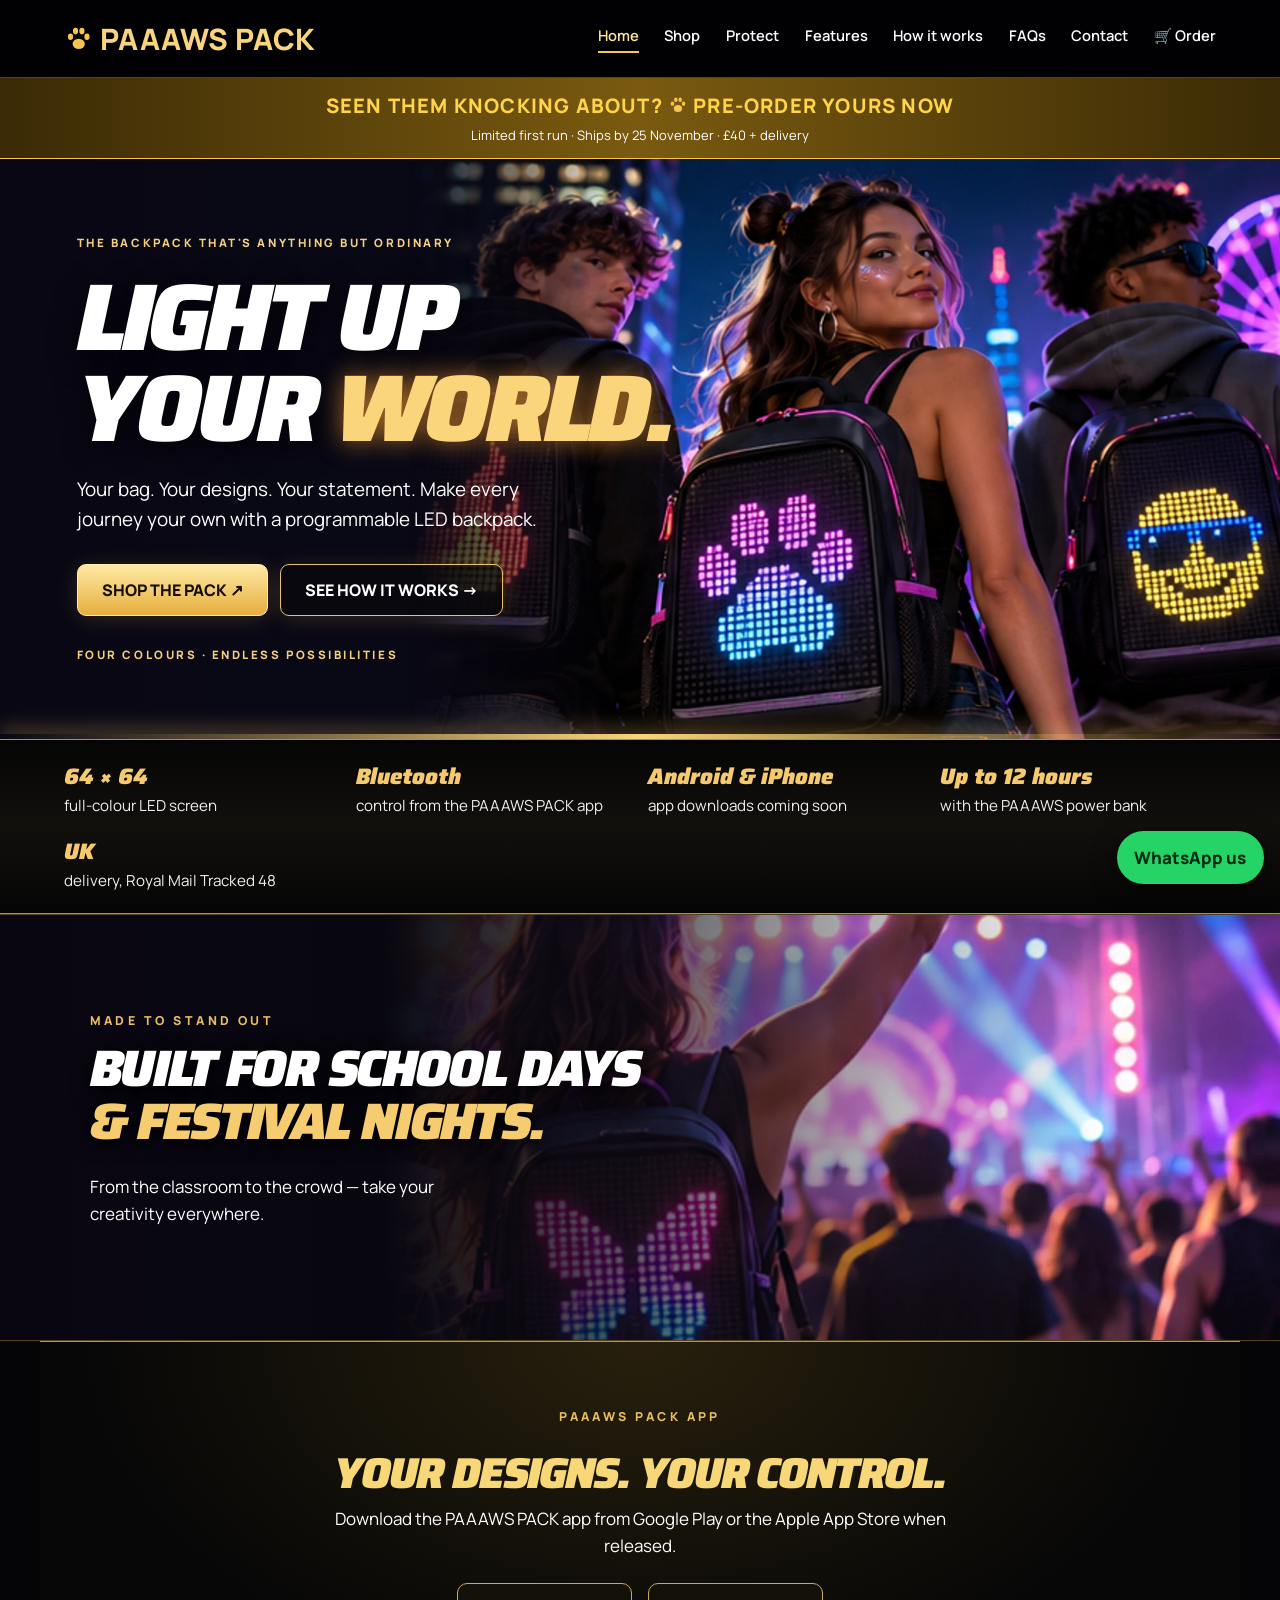
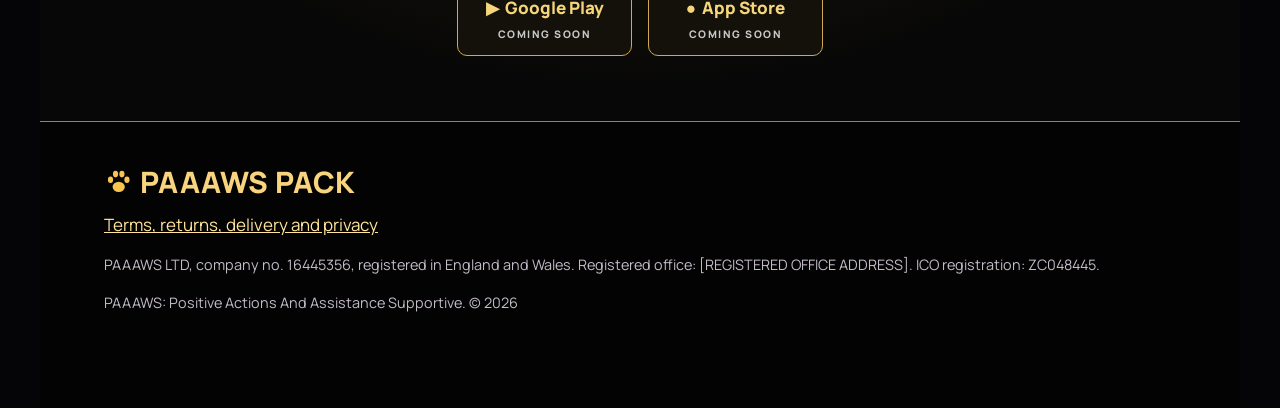
==== commit 3f52e8ef: "Gold paw logo everywhere (was purple emoji)" ====
--- a/index.html
+++ b/index.html
@@ -4,13 +4,13 @@
 <meta content="width=device-width, initial-scale=1, viewport-fit=cover" name="viewport"/>
 <title>Home | PAAAWS PACK</title>
 <meta content="PAAAWS PACK is a backpack with a full-colour 64×64 LED screen you control from your Android phone. Pictures, GIFs, moving text, games and an SOS flash. £40, UK delivery." name="description"/>
-<link href="data:image/svg+xml,%3Csvg xmlns='http://www.w3.org/2000/svg' viewBox='0 0 100 100'%3E%3Ctext y='.9em' font-size='90'%3E🐾%3C/text%3E%3C/svg%3E" rel="icon"/>
+<link href="data:image/svg+xml,%3Csvg viewBox='0 0 24 24' xmlns='http://www.w3.org/2000/svg'%3E%3Cg fill='%23f8c44f'%3E%3Cellipse cx='12' cy='16.2' rx='5' ry='4.2'/%3E%3Cellipse cx='5.3' cy='10.4' rx='2.1' ry='2.6'/%3E%3Cellipse cx='9.4' cy='5.8' rx='2.1' ry='2.7'/%3E%3Cellipse cx='14.6' cy='5.8' rx='2.1' ry='2.7'/%3E%3Cellipse cx='18.7' cy='10.4' rx='2.1' ry='2.6'/%3E%3C/g%3E%3C/svg%3E" rel="icon"/>
 <link href="https://fonts.googleapis.com" rel="preconnect"/>
 <link crossorigin="" href="https://fonts.gstatic.com" rel="preconnect"/>
 <link href="https://fonts.googleapis.com/css2?family=Saira:ital,wght@1,700;1,900&amp;family=Manrope:wght@400;600;800&amp;display=swap" rel="stylesheet"/>
 <link href="style.css" rel="stylesheet"/>
 </head><body><header class="top">
-<a aria-label="PAAAWS PACK home" class="brand" href="index.html"><span aria-hidden="true" class="paw">🐾</span> PAAAWS PACK</a>
+<a aria-label="PAAAWS PACK home" class="brand" href="index.html"><span aria-hidden="true" class="paw"><svg class="paw-ico" viewBox="0 0 24 24" width="1em" height="1em" aria-hidden="true" focusable="false"><g fill="#f8c44f"><ellipse cx="12" cy="16.2" rx="5" ry="4.2"/><ellipse cx="5.3" cy="10.4" rx="2.1" ry="2.6"/><ellipse cx="9.4" cy="5.8" rx="2.1" ry="2.7"/><ellipse cx="14.6" cy="5.8" rx="2.1" ry="2.7"/><ellipse cx="18.7" cy="10.4" rx="2.1" ry="2.6"/></g></svg></span> PAAAWS PACK</a>
 <nav aria-label="Main"><a aria-current="page" href="index.html">Home</a>
 <a href="shop.html">Shop</a>
 <a href="protect.html">Protect</a>
@@ -19,7 +19,7 @@
 <a href="faq.html">FAQs</a>
 <a href="contact.html">Contact</a>
 <a href="cart.html">🛒 Order</a></nav>
-</header><a class="preorder-bar" href="shop.html"><strong>SEEN THEM KNOCKING ABOUT? 🐾 PRE‑ORDER YOURS NOW</strong><span>Limited first run · Ships by 25 November · £40 + delivery</span></a><main><section class="hero"><div class="hero-copy"><div class="eyebrow">THE BACKPACK THAT'S ANYTHING BUT ORDINARY</div><h1>LIGHT UP<br/>YOUR <em>WORLD.</em></h1><p class="lede">Your bag. Your designs. Your statement. Make every journey your own with a programmable LED backpack.</p><div class="hero-buy"><a class="btn gold" href="shop.html">SHOP THE PACK ↗</a><a class="btn ghost" href="how.html">SEE HOW IT WORKS →</a></div><div class="hero-note">FOUR COLOURS · ENDLESS POSSIBILITIES</div></div><div aria-label="Young people wearing glowing LED backpacks at night" class="hero-photo" role="img"></div></section>
+</header><a class="preorder-bar" href="shop.html"><strong>SEEN THEM KNOCKING ABOUT? <svg class="paw-ico" viewBox="0 0 24 24" width="1em" height="1em" aria-hidden="true" focusable="false"><g fill="#f8c44f"><ellipse cx="12" cy="16.2" rx="5" ry="4.2"/><ellipse cx="5.3" cy="10.4" rx="2.1" ry="2.6"/><ellipse cx="9.4" cy="5.8" rx="2.1" ry="2.7"/><ellipse cx="14.6" cy="5.8" rx="2.1" ry="2.7"/><ellipse cx="18.7" cy="10.4" rx="2.1" ry="2.6"/></g></svg> PRE‑ORDER YOURS NOW</strong><span>Limited first run · Ships by 25 November · £40 + delivery</span></a><main><section class="hero"><div class="hero-copy"><div class="eyebrow">THE BACKPACK THAT'S ANYTHING BUT ORDINARY</div><h1>LIGHT UP<br/>YOUR <em>WORLD.</em></h1><p class="lede">Your bag. Your designs. Your statement. Make every journey your own with a programmable LED backpack.</p><div class="hero-buy"><a class="btn gold" href="shop.html">SHOP THE PACK ↗</a><a class="btn ghost" href="how.html">SEE HOW IT WORKS →</a></div><div class="hero-note">FOUR COLOURS · ENDLESS POSSIBILITIES</div></div><div aria-label="Young people wearing glowing LED backpacks at night" class="hero-photo" role="img"></div></section>
 <ul aria-label="Key facts" class="facts">
 <li><strong>64 × 64</strong> full-colour LED screen</li>
 <li><strong>Bluetooth</strong> control from the PAAAWS PACK app</li>
@@ -28,7 +28,7 @@
 <li><strong>UK</strong> delivery, Royal Mail Tracked 48</li>
 </ul>
 <section class="festival-banner"><div class="festival-content"><p class="section-kicker">MADE TO STAND OUT</p><h2>BUILT FOR SCHOOL DAYS<br/><span class="gold-text">&amp; FESTIVAL NIGHTS.</span></h2><p>From the classroom to the crowd — take your creativity everywhere.</p></div></section><section class="app-downloads"><p class="section-kicker">PAAAWS PACK APP</p><h2>YOUR DESIGNS. YOUR CONTROL.</h2><p>Download the PAAAWS PACK app from Google Play or the Apple App Store when released.</p><div class="store-badges"><span class="store-badge" aria-label="Google Play app coming soon">▶ &nbsp;Google Play <small>COMING SOON</small></span><span class="store-badge" aria-label="Apple App Store app coming soon">● &nbsp;App Store <small>COMING SOON</small></span></div></section></main><a aria-label="Message us on WhatsApp" class="wa-float" data-wa="" href="#">WhatsApp us</a><footer class="foot">
-<div class="brand"><span aria-hidden="true" class="paw">🐾</span> PAAAWS PACK</div>
+<div class="brand"><span aria-hidden="true" class="paw"><svg class="paw-ico" viewBox="0 0 24 24" width="1em" height="1em" aria-hidden="true" focusable="false"><g fill="#f8c44f"><ellipse cx="12" cy="16.2" rx="5" ry="4.2"/><ellipse cx="5.3" cy="10.4" rx="2.1" ry="2.6"/><ellipse cx="9.4" cy="5.8" rx="2.1" ry="2.7"/><ellipse cx="14.6" cy="5.8" rx="2.1" ry="2.7"/><ellipse cx="18.7" cy="10.4" rx="2.1" ry="2.6"/></g></svg></span> PAAAWS PACK</div>
 <nav aria-label="Policies"><a href="policies.html">Terms, returns, delivery and privacy</a></nav>
 <p class="small"><span data-company="">PAAAWS LTD</span>, company no. <span data-companyno="">16445356</span>, registered in England and Wales. Registered office: <span data-office="">[REGISTERED OFFICE ADDRESS]</span>. ICO registration: <span data-ico="">[ICO NUMBER]</span>.</p>
 <p class="small">PAAAWS: Positive Actions And Assistance Supportive. © <span id="year">2026</span></p>
--- a/style.css
+++ b/style.css
@@ -242,3 +242,5 @@
 @keyframes pp-pulse{0%,100%{box-shadow:0 0 6px #f8c44f44;filter:brightness(1)}50%{box-shadow:0 0 26px #f8c44fcc;filter:brightness(1.35)}}
 @media(prefers-reduced-motion:reduce){.preorder-bar{animation:none}}
 .ship-note{margin:8px 0 0;color:#f5ce75;font-weight:800;font-size:14px;text-align:center}
+
+.paw-ico{display:inline-block;width:1em;height:1em;vertical-align:-.12em}
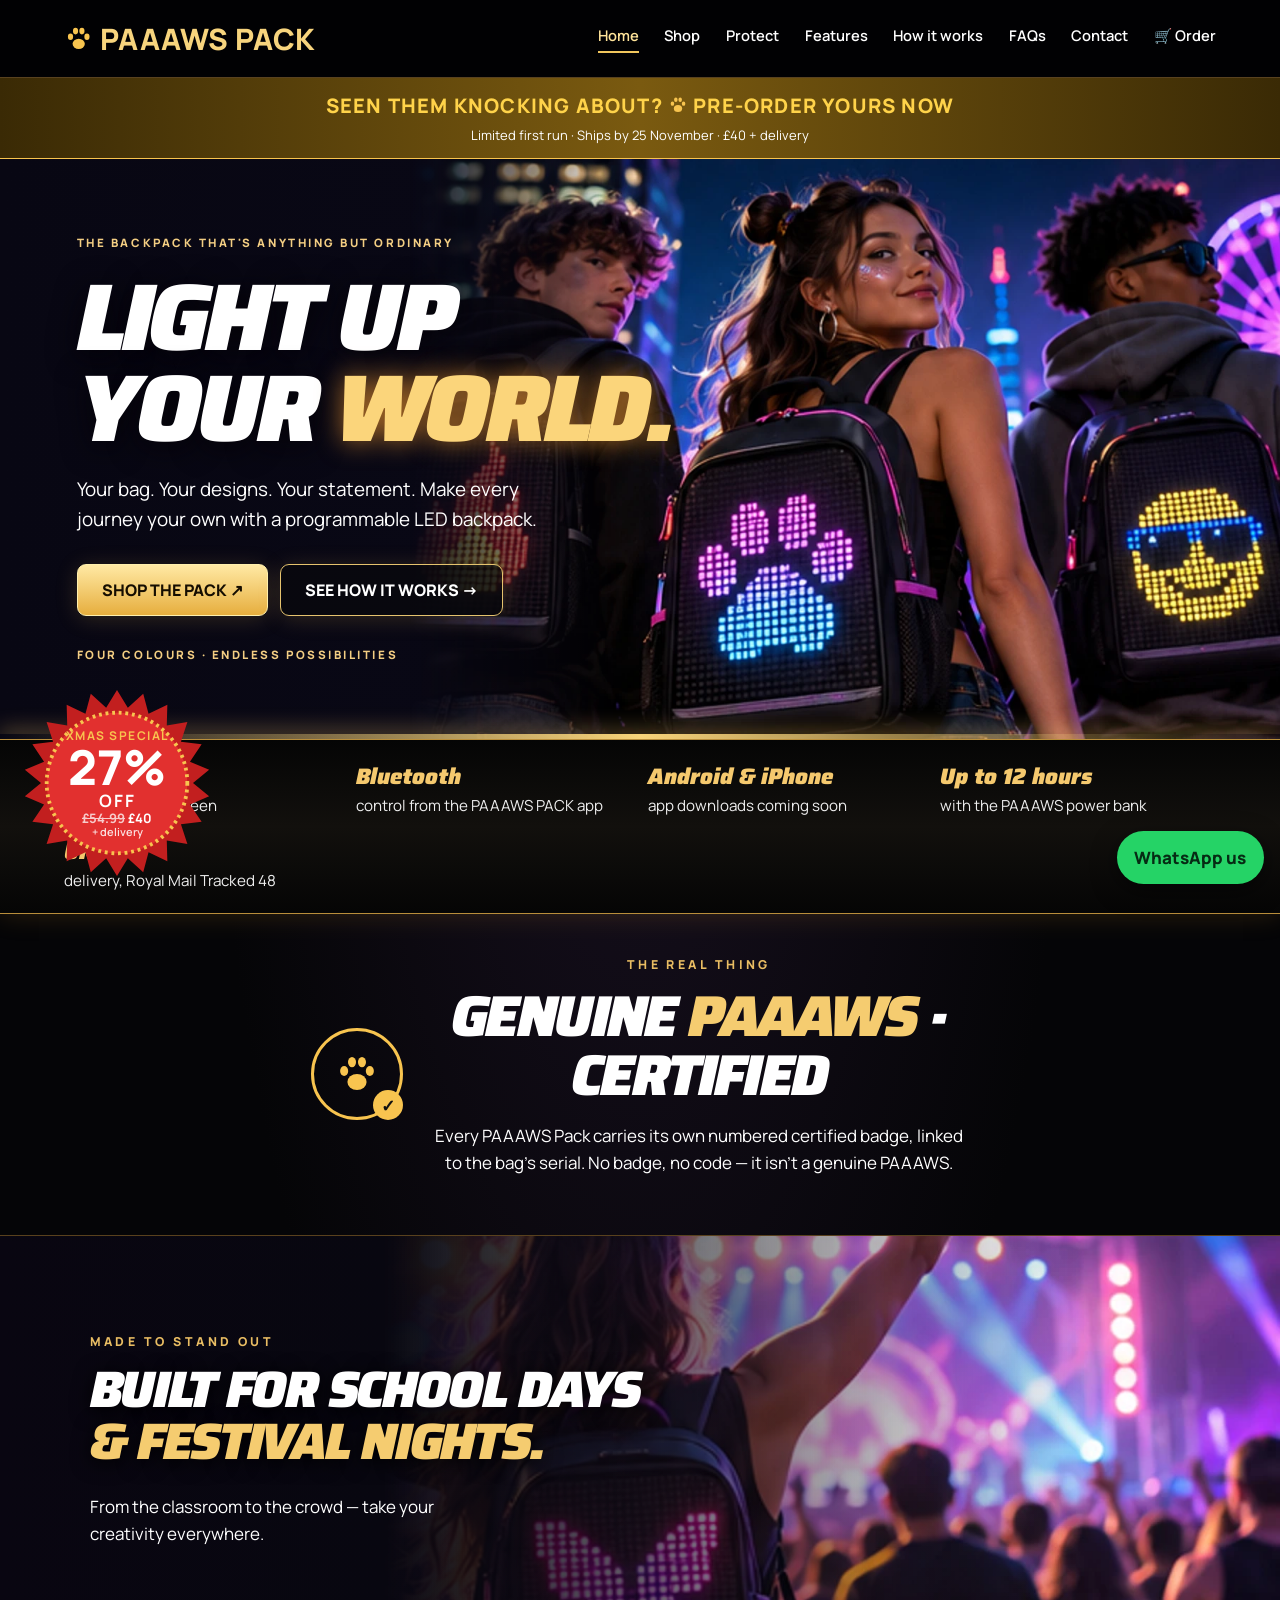
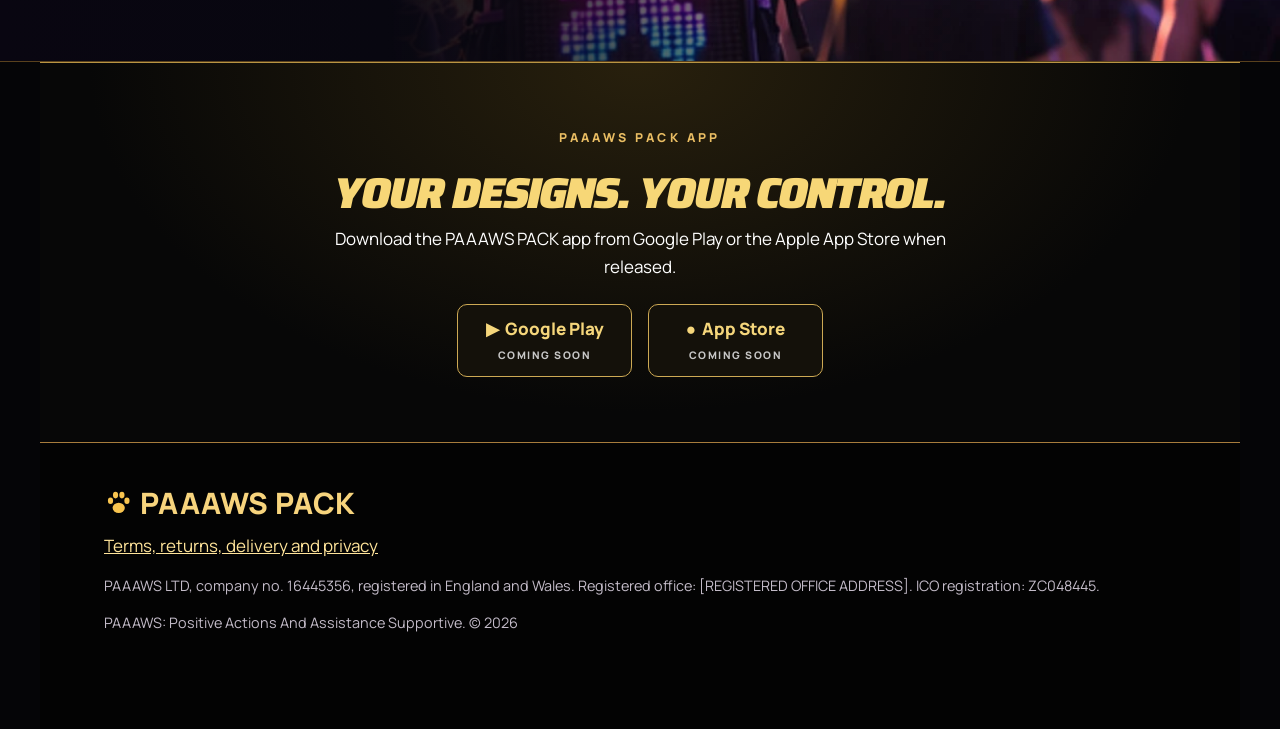
==== commit 49c2bc56: "Add files via upload" ====
--- a/index.html
+++ b/index.html
@@ -27,7 +27,7 @@
 <li><strong>Up to 12 hours</strong> with the PAAAWS power bank</li>
 <li><strong>UK</strong> delivery, Royal Mail Tracked 48</li>
 </ul>
-<section class="festival-banner"><div class="festival-content"><p class="section-kicker">MADE TO STAND OUT</p><h2>BUILT FOR SCHOOL DAYS<br/><span class="gold-text">&amp; FESTIVAL NIGHTS.</span></h2><p>From the classroom to the crowd — take your creativity everywhere.</p></div></section><section class="app-downloads"><p class="section-kicker">PAAAWS PACK APP</p><h2>YOUR DESIGNS. YOUR CONTROL.</h2><p>Download the PAAAWS PACK app from Google Play or the Apple App Store when released.</p><div class="store-badges"><span class="store-badge" aria-label="Google Play app coming soon">▶ &nbsp;Google Play <small>COMING SOON</small></span><span class="store-badge" aria-label="Apple App Store app coming soon">● &nbsp;App Store <small>COMING SOON</small></span></div></section></main><a aria-label="Message us on WhatsApp" class="wa-float" data-wa="" href="#">WhatsApp us</a><footer class="foot">
+<section class="certified" aria-label="Genuine PAAAWS"><div class="cert-seal"><svg class="paw-ico" viewBox="0 0 24 24" width="1em" height="1em" aria-hidden="true" focusable="false"><g fill="#f8c44f"><ellipse cx="12" cy="16.2" rx="5" ry="4.2"/><ellipse cx="5.3" cy="10.4" rx="2.1" ry="2.6"/><ellipse cx="9.4" cy="5.8" rx="2.1" ry="2.7"/><ellipse cx="14.6" cy="5.8" rx="2.1" ry="2.7"/><ellipse cx="18.7" cy="10.4" rx="2.1" ry="2.6"/></g></svg><span class="cert-check" aria-hidden="true">✓</span></div><div class="cert-copy"><p class="section-kicker">THE REAL THING</p><h2>GENUINE <span class="gold-text">PAAAWS</span> · CERTIFIED</h2><p>Every PAAAWS Pack carries its own numbered certified badge, linked to the bag’s serial. No badge, no code — it isn’t a genuine PAAAWS.</p></div></section><section class="festival-banner"><div class="festival-content"><p class="section-kicker">MADE TO STAND OUT</p><h2>BUILT FOR SCHOOL DAYS<br/><span class="gold-text">&amp; FESTIVAL NIGHTS.</span></h2><p>From the classroom to the crowd — take your creativity everywhere.</p></div></section><section class="app-downloads"><p class="section-kicker">PAAAWS PACK APP</p><h2>YOUR DESIGNS. YOUR CONTROL.</h2><p>Download the PAAAWS PACK app from Google Play or the Apple App Store when released.</p><div class="store-badges"><span class="store-badge" aria-label="Google Play app coming soon">▶ &nbsp;Google Play <small>COMING SOON</small></span><span class="store-badge" aria-label="Apple App Store app coming soon">● &nbsp;App Store <small>COMING SOON</small></span></div></section></main><a aria-label="Message us on WhatsApp" class="wa-float" data-wa="" href="#">WhatsApp us</a><footer class="foot">
 <div class="brand"><span aria-hidden="true" class="paw"><svg class="paw-ico" viewBox="0 0 24 24" width="1em" height="1em" aria-hidden="true" focusable="false"><g fill="#f8c44f"><ellipse cx="12" cy="16.2" rx="5" ry="4.2"/><ellipse cx="5.3" cy="10.4" rx="2.1" ry="2.6"/><ellipse cx="9.4" cy="5.8" rx="2.1" ry="2.7"/><ellipse cx="14.6" cy="5.8" rx="2.1" ry="2.7"/><ellipse cx="18.7" cy="10.4" rx="2.1" ry="2.6"/></g></svg></span> PAAAWS PACK</div>
 <nav aria-label="Policies"><a href="policies.html">Terms, returns, delivery and privacy</a></nav>
 <p class="small"><span data-company="">PAAAWS LTD</span>, company no. <span data-companyno="">16445356</span>, registered in England and Wales. Registered office: <span data-office="">[REGISTERED OFFICE ADDRESS]</span>. ICO registration: <span data-ico="">[ICO NUMBER]</span>.</p>
--- a/style.css
+++ b/style.css
@@ -244,3 +244,31 @@
 .ship-note{margin:8px 0 0;color:#f5ce75;font-weight:800;font-size:14px;text-align:center}
 
 .paw-ico{display:inline-block;width:1em;height:1em;vertical-align:-.12em}
+
+
+/* certified / genuine strip */
+.certified{max-width:1100px;margin:0 auto;padding:2.6rem 1.25rem;display:flex;gap:1.6rem;align-items:center;justify-content:center;flex-wrap:wrap;text-align:center}
+.cert-seal{position:relative;width:92px;height:92px;flex:0 0 auto;border:3px solid #f8c44f;border-radius:50%;display:flex;align-items:center;justify-content:center}
+.cert-seal .paw-ico{width:46px;height:46px}
+.cert-check{position:absolute;right:-3px;bottom:-3px;width:30px;height:30px;background:#f8c44f;color:#111;border-radius:50%;display:flex;align-items:center;justify-content:center;font-weight:800;font-size:17px;line-height:1}
+.cert-copy{max-width:540px}
+.cert-copy h2{margin:.25rem 0 .4rem}
+
+/* Xmas special floating discount badge */
+.xmas-badge{position:fixed;left:18px;bottom:18px;width:118px;height:118px;z-index:70;display:block;text-decoration:none;transform-origin:center;animation:xmasflash .85s ease-in-out infinite}
+.xmas-badge.home{width:190px;height:190px;left:22px;bottom:22px}
+@keyframes xmasflash{0%,100%{transform:scale(1);opacity:1}50%{transform:scale(1.07);opacity:.8}}
+.xmas-burst-svg{position:absolute;inset:0;width:100%;height:100%}
+.xmas-badge-text{position:absolute;inset:0;display:flex;flex-direction:column;align-items:center;justify-content:center;text-align:center;color:#fff;line-height:1;font-family:inherit}
+.xb-k{font-size:9px;letter-spacing:1.5px;color:#f8c44f;font-weight:700}
+.xb-pct{font-size:30px;font-weight:800;margin:1px 0}
+.xb-off{font-size:12px;letter-spacing:2px;font-weight:700}
+.xb-price{font-size:10px;font-weight:700;margin-top:3px}
+.xb-price s{opacity:.75}
+.xb-del{font-size:8px;opacity:.85;margin-top:1px;font-weight:600}
+.xmas-badge.home .xb-k{font-size:12px}
+.xmas-badge.home .xb-pct{font-size:48px}
+.xmas-badge.home .xb-off{font-size:17px}
+.xmas-badge.home .xb-price{font-size:13px}
+.xmas-badge.home .xb-del{font-size:11px}
+@media(max-width:600px){.xmas-badge{width:88px;height:88px;left:10px;bottom:10px}.xmas-badge.home{width:120px;height:120px}.xmas-badge.home .xb-pct{font-size:34px}}
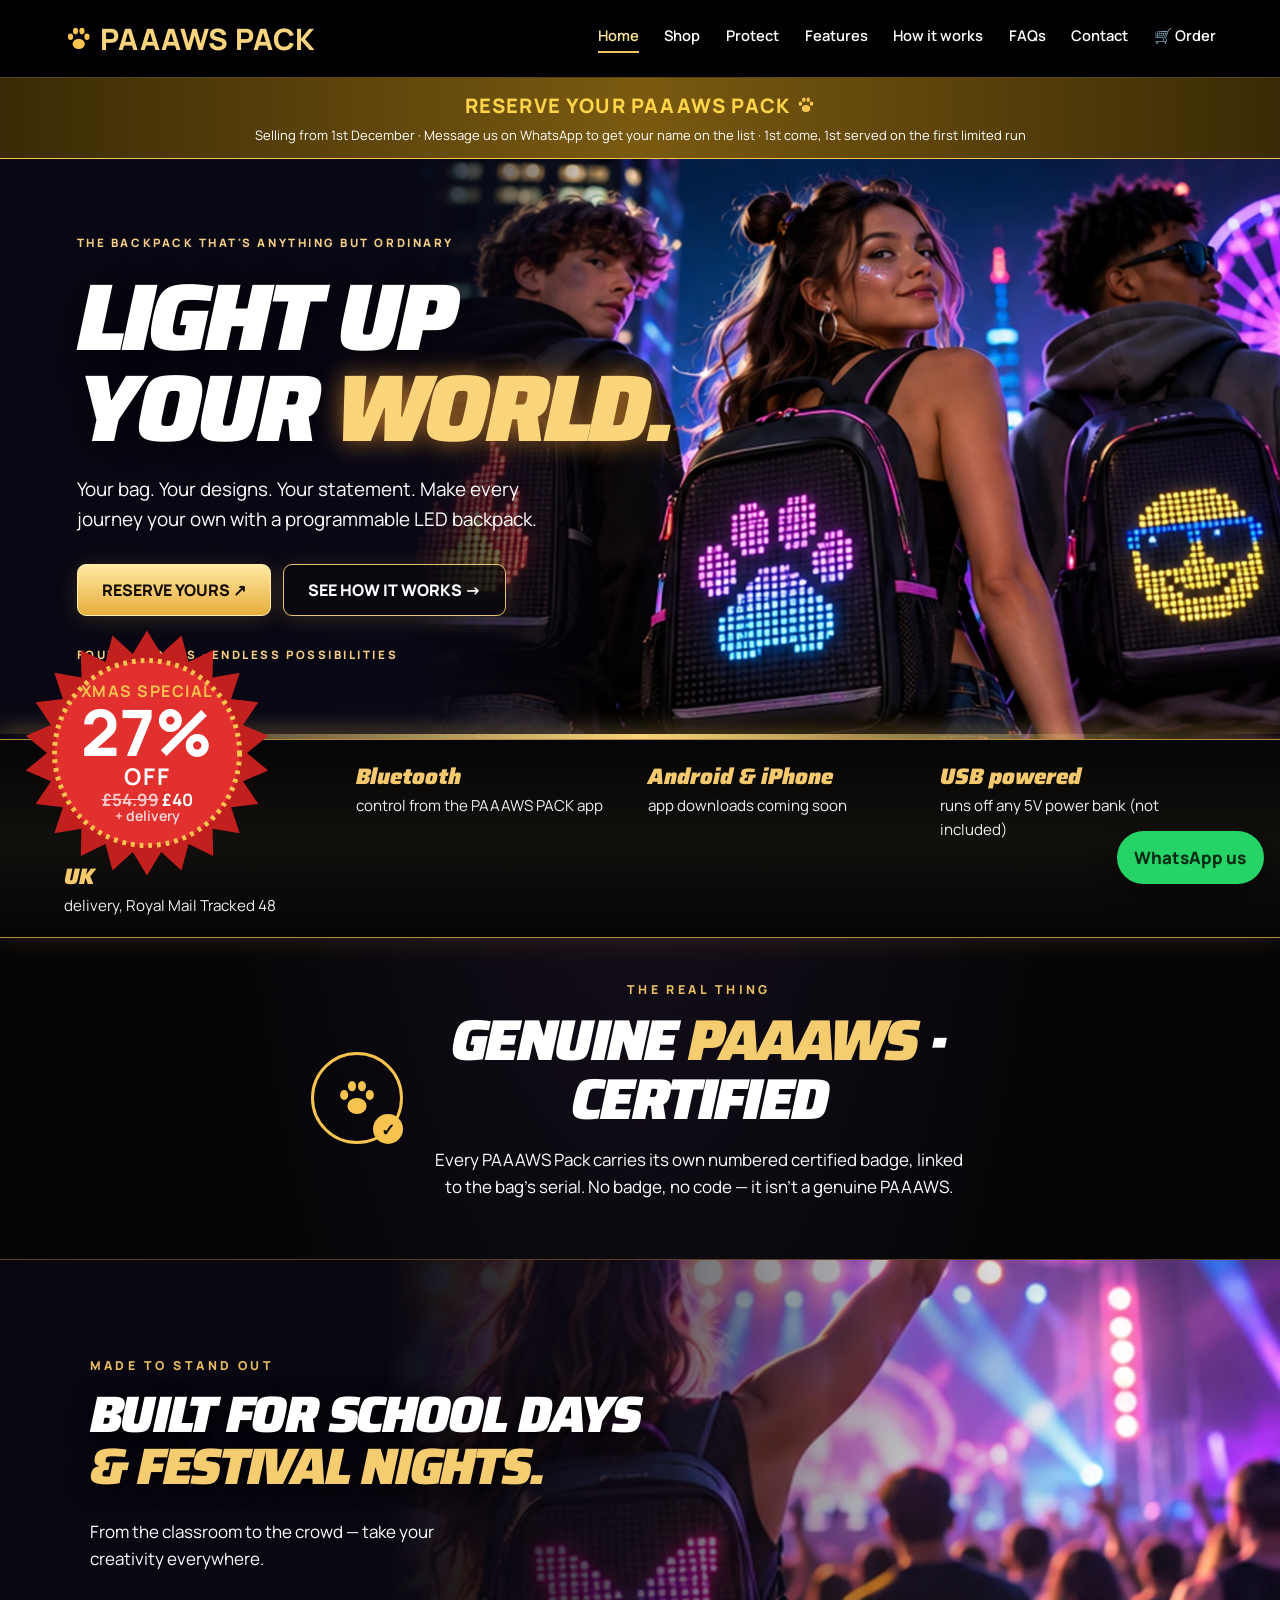
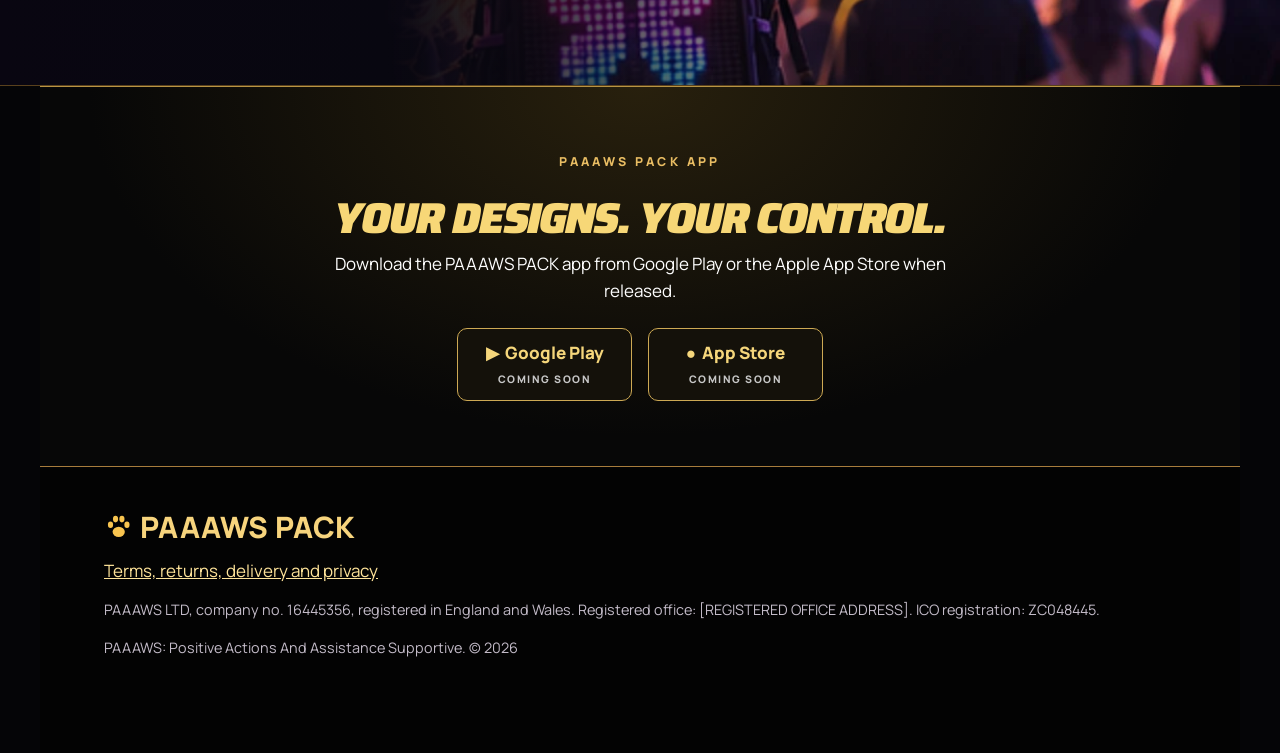
==== commit 0d49ac96: "Reserve launch: banner, drop pre-orders + power banks, iPhone FAQ, Protection+ removed, reserve page" ====
--- a/index.html
+++ b/index.html
@@ -19,12 +19,12 @@
 <a href="faq.html">FAQs</a>
 <a href="contact.html">Contact</a>
 <a href="cart.html">🛒 Order</a></nav>
-</header><a class="preorder-bar" href="shop.html"><strong>SEEN THEM KNOCKING ABOUT? <svg class="paw-ico" viewBox="0 0 24 24" width="1em" height="1em" aria-hidden="true" focusable="false"><g fill="#f8c44f"><ellipse cx="12" cy="16.2" rx="5" ry="4.2"/><ellipse cx="5.3" cy="10.4" rx="2.1" ry="2.6"/><ellipse cx="9.4" cy="5.8" rx="2.1" ry="2.7"/><ellipse cx="14.6" cy="5.8" rx="2.1" ry="2.7"/><ellipse cx="18.7" cy="10.4" rx="2.1" ry="2.6"/></g></svg> PRE‑ORDER YOURS NOW</strong><span>Limited first run · Ships by 25 November · £40 + delivery</span></a><main><section class="hero"><div class="hero-copy"><div class="eyebrow">THE BACKPACK THAT'S ANYTHING BUT ORDINARY</div><h1>LIGHT UP<br/>YOUR <em>WORLD.</em></h1><p class="lede">Your bag. Your designs. Your statement. Make every journey your own with a programmable LED backpack.</p><div class="hero-buy"><a class="btn gold" href="shop.html">SHOP THE PACK ↗</a><a class="btn ghost" href="how.html">SEE HOW IT WORKS →</a></div><div class="hero-note">FOUR COLOURS · ENDLESS POSSIBILITIES</div></div><div aria-label="Young people wearing glowing LED backpacks at night" class="hero-photo" role="img"></div></section>
+</header><a class="preorder-bar" href="contact.html"><strong>RESERVE YOUR PAAAWS PACK <svg class="paw-ico" viewBox="0 0 24 24" width="1em" height="1em" aria-hidden="true" focusable="false"><g fill="#f8c44f"><ellipse cx="12" cy="16.2" rx="5" ry="4.2"/><ellipse cx="5.3" cy="10.4" rx="2.1" ry="2.6"/><ellipse cx="9.4" cy="5.8" rx="2.1" ry="2.7"/><ellipse cx="14.6" cy="5.8" rx="2.1" ry="2.7"/><ellipse cx="18.7" cy="10.4" rx="2.1" ry="2.6"/></g></svg></strong><span>Selling from 1st December · Message us on WhatsApp to get your name on the list · 1st come, 1st served on the first limited run</span></a><main><section class="hero"><div class="hero-copy"><div class="eyebrow">THE BACKPACK THAT'S ANYTHING BUT ORDINARY</div><h1>LIGHT UP<br/>YOUR <em>WORLD.</em></h1><p class="lede">Your bag. Your designs. Your statement. Make every journey your own with a programmable LED backpack.</p><div class="hero-buy"><a class="btn gold" href="shop.html">RESERVE YOURS ↗</a><a class="btn ghost" href="how.html">SEE HOW IT WORKS →</a></div><div class="hero-note">FOUR COLOURS · ENDLESS POSSIBILITIES</div></div><div aria-label="Young people wearing glowing LED backpacks at night" class="hero-photo" role="img"></div></section>
 <ul aria-label="Key facts" class="facts">
 <li><strong>64 × 64</strong> full-colour LED screen</li>
 <li><strong>Bluetooth</strong> control from the PAAAWS PACK app</li>
 <li><strong>Android &amp; iPhone</strong> app downloads coming soon</li>
-<li><strong>Up to 12 hours</strong> with the PAAAWS power bank</li>
+<li><strong>USB powered</strong> runs off any 5V power bank (not included)</li>
 <li><strong>UK</strong> delivery, Royal Mail Tracked 48</li>
 </ul>
 <section class="certified" aria-label="Genuine PAAAWS"><div class="cert-seal"><svg class="paw-ico" viewBox="0 0 24 24" width="1em" height="1em" aria-hidden="true" focusable="false"><g fill="#f8c44f"><ellipse cx="12" cy="16.2" rx="5" ry="4.2"/><ellipse cx="5.3" cy="10.4" rx="2.1" ry="2.6"/><ellipse cx="9.4" cy="5.8" rx="2.1" ry="2.7"/><ellipse cx="14.6" cy="5.8" rx="2.1" ry="2.7"/><ellipse cx="18.7" cy="10.4" rx="2.1" ry="2.6"/></g></svg><span class="cert-check" aria-hidden="true">✓</span></div><div class="cert-copy"><p class="section-kicker">THE REAL THING</p><h2>GENUINE <span class="gold-text">PAAAWS</span> · CERTIFIED</h2><p>Every PAAAWS Pack carries its own numbered certified badge, linked to the bag’s serial. No badge, no code — it isn’t a genuine PAAAWS.</p></div></section><section class="festival-banner"><div class="festival-content"><p class="section-kicker">MADE TO STAND OUT</p><h2>BUILT FOR SCHOOL DAYS<br/><span class="gold-text">&amp; FESTIVAL NIGHTS.</span></h2><p>From the classroom to the crowd — take your creativity everywhere.</p></div></section><section class="app-downloads"><p class="section-kicker">PAAAWS PACK APP</p><h2>YOUR DESIGNS. YOUR CONTROL.</h2><p>Download the PAAAWS PACK app from Google Play or the Apple App Store when released.</p><div class="store-badges"><span class="store-badge" aria-label="Google Play app coming soon">▶ &nbsp;Google Play <small>COMING SOON</small></span><span class="store-badge" aria-label="Apple App Store app coming soon">● &nbsp;App Store <small>COMING SOON</small></span></div></section></main><a aria-label="Message us on WhatsApp" class="wa-float" data-wa="" href="#">WhatsApp us</a><footer class="foot">
--- a/style.css
+++ b/style.css
@@ -272,3 +272,4 @@
 .xmas-badge.home .xb-price{font-size:13px}
 .xmas-badge.home .xb-del{font-size:11px}
 @media(max-width:600px){.xmas-badge{width:88px;height:88px;left:10px;bottom:10px}.xmas-badge.home{width:120px;height:120px}.xmas-badge.home .xb-pct{font-size:34px}}
+@media(min-width:601px){.xmas-badge{width:168px;height:168px}.xmas-badge.home{width:250px;height:250px}.xb-k{font-size:13px}.xb-pct{font-size:43px}.xb-off{font-size:17px}.xb-price{font-size:14px}.xb-del{font-size:11px}.xmas-badge.home .xb-k{font-size:16px}.xmas-badge.home .xb-pct{font-size:64px}.xmas-badge.home .xb-off{font-size:23px}.xmas-badge.home .xb-price{font-size:17px}.xmas-badge.home .xb-del{font-size:14px}}
